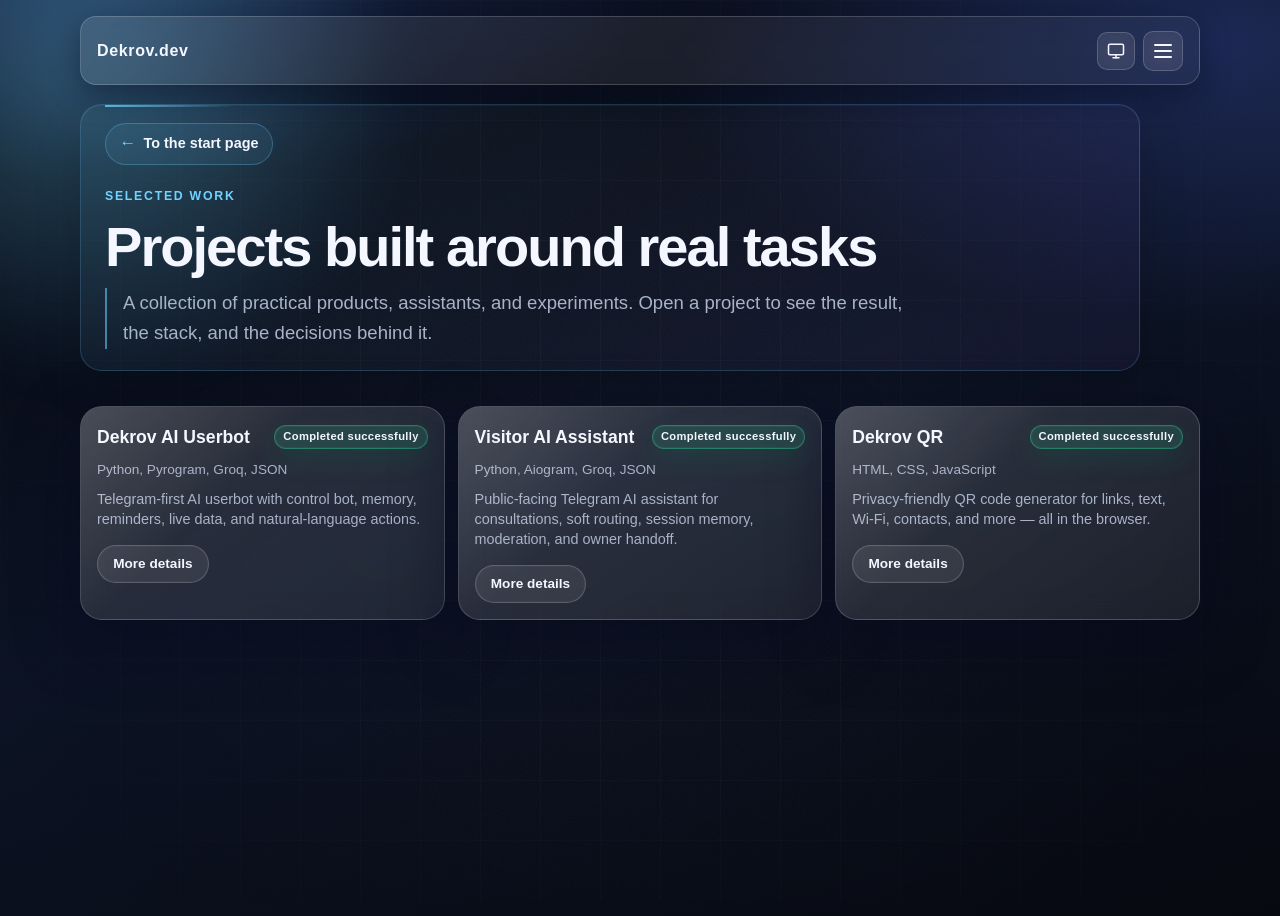
==== projects.html @ 33b7aa42 "Remove Idea Inbox and update portfolio" ====
<!doctype html>
<html lang="en">
<head>
    <!-- Google tag (gtag.js) -->
    <script async src="https://www.googletagmanager.com/gtag/js?id=G-NY04NMP3VW"></script>
    <script>
      window.dataLayer = window.dataLayer || [];
      function gtag(){dataLayer.push(arguments);}
      gtag('js', new Date());

      gtag('config', 'G-NY04NMP3VW');
    </script>
    <meta charset="UTF-8">
    <meta name="viewport" content="width=device-width, initial-scale=1.0">
    <title>Projects | Dekrov.dev</title>
    <link rel="icon" type="image/png" href="assets/favicon-rounded.png">
    <link rel="apple-touch-icon" href="assets/favicon-rounded.png">
    <link rel="stylesheet" href="style.css">
    <script>
        (function () {
            const savedTheme = localStorage.getItem('theme') || 'auto';
            
            // Auto - не ставим атрибут (работает :root)
            // Dark/Light - ставим атрибут
            if (savedTheme === 'dark' || savedTheme === 'light') {
                document.documentElement.setAttribute('data-theme', savedTheme);
            } else {
                document.documentElement.removeAttribute('data-theme');
            }
            
            document.documentElement.setAttribute('data-theme-mode', savedTheme);
        })();
    </script>
</head>
<body>
    <div class="bg-orb orb-1" aria-hidden="true"></div>
    <div class="bg-grid" aria-hidden="true"></div>

    <header class="site-header container">
        <a class="brand" href="index.html#hero">Dekrov.dev</a>

        <div class="header-actions">
            <div class="theme-toggle-wrapper">
                <button class="theme-toggle" id="theme-btn" aria-label="Toggle theme" title="Theme: Auto">
                    <svg class="icon-sun" xmlns="http://www.w3.org/2000/svg" width="18" height="18" viewBox="0 0 24 24" fill="none" stroke="currentColor" stroke-width="2" stroke-linecap="round" stroke-linejoin="round">
                        <circle cx="12" cy="12" r="5"></circle>
                        <line x1="12" y1="1" x2="12" y2="3"></line>
                        <line x1="12" y1="21" x2="12" y2="23"></line>
                        <line x1="4.22" y1="4.22" x2="5.64" y2="5.64"></line>
                        <line x1="18.36" y1="18.36" x2="19.78" y2="19.78"></line>
                        <line x1="1" y1="12" x2="3" y2="12"></line>
                        <line x1="21" y1="12" x2="23" y2="12"></line>
                        <line x1="4.22" y1="19.78" x2="5.64" y2="18.36"></line>
                        <line x1="18.36" y1="5.64" x2="19.78" y2="4.22"></line>
                    </svg>
                    <svg class="icon-moon" xmlns="http://www.w3.org/2000/svg" width="18" height="18" viewBox="0 0 24 24" fill="none" stroke="currentColor" stroke-width="2" stroke-linecap="round" stroke-linejoin="round">
                        <path d="M21 12.79A9 9 0 1 1 11.21 3 7 7 0 0 0 21 12.79z"></path>
                    </svg>
                    <svg class="icon-auto" xmlns="http://www.w3.org/2000/svg" width="18" height="18" viewBox="0 0 24 24" fill="none" stroke="currentColor" stroke-width="2" stroke-linecap="round" stroke-linejoin="round">
                        <rect x="2" y="3" width="20" height="14" rx="2" ry="2"></rect>
                        <line x1="8" y1="21" x2="16" y2="21"></line>
                        <line x1="12" y1="17" x2="12" y2="21"></line>
                    </svg>
                </button>
            </div>

            <div class="menu-wrapper">
                <button class="menu-toggle" id="menu-btn" aria-label="Toggle Menu">
                    <span></span>
                    <span></span>
                    <span></span>
                </button>
            <div class="menu-overlay" id="menu-overlay">
                <div class="menu-card">
                    <nav class="mobile-nav">
                        <a href="index.html#about" data-i18n="nav-about">About me</a>
                        <a href="index.html#projects" data-i18n="nav-projects">Projects</a>
                        <a href="index.html#contacts" data-i18n="nav-contacts">Contacts</a>
                        <a href="index.html" data-i18n="nav-all-projects">Home</a>
                        <div class="lang-scroll-area">
                            <div class="lang-dropdown">
                                <button class="lang-btn" id="lang-btn" type="button" aria-label="Select language" aria-expanded="false">
                                    <span class="lang-current" id="lang-current">English</span>
                                    <svg class="lang-arrow" xmlns="http://www.w3.org/2000/svg" width="16" height="16" viewBox="0 0 24 24" fill="none" stroke="currentColor" stroke-width="2" stroke-linecap="round" stroke-linejoin="round">
                                        <polyline points="6 9 12 15 18 9"></polyline>
                                    </svg>
                                </button>
                                <div class="lang-options" id="lang-options">
                                    <button class="lang-option" data-value="en">English</button>
                                    <button class="lang-option" data-value="uk">Українська</button>
                                    <button class="lang-option" data-value="ru">Русский</button>
                                    <button class="lang-option" data-value="it">Italiano</button>
                                    <button class="lang-option" data-value="de">Deutsch</button>
                                    <button class="lang-option" data-value="fr">Français</button>
                                    <button class="lang-option" data-value="zh">中文</button>
                                </div>
                            </div>
                        </div>
                    </nav>
                </div>
            </div>
        </div>
    </header>

    <main class="container">
        <section class="project-index-hero">
            <a href="index.html" class="back-link" data-i18n="back-to-home">To home</a>
            <p class="eyebrow project-index-hero-eyebrow" data-i18n="all-projects-eyebrow">Selected work</p>
            <h1 data-i18n="all-projects-title">Projects built around real tasks</h1>
            <p class="project-index-hero-intro" data-i18n="all-projects-intro">A collection of practical products, assistants, and experiments. Open a project to see the decisions behind the result.</p>
        </section>

        <div class="architecture-grid">
            <article class="glass-card architecture-card">
                <div class="project-meta" style="margin-bottom: 0.5rem;">
                    <h3 data-i18n="proj-name-2" style="font-size: 1.1rem; margin: 0;">Dekrov AI Userbot</h3>
                    <span class="status completed" data-i18n="proj-status-2" style="font-size: 0.7rem; padding: 2px 8px;">Completed successfully</span>
                </div>

                <p class="project-tech" style="font-size: 0.85rem; margin-bottom: 0.5rem;">
                    Python, Pyrogram, Groq, JSON
                </p>

                <p style="font-size: 0.9rem; line-height: 1.4; margin-bottom: 1rem;" data-i18n="proj-desc-2">
                    Telegram-first AI userbot with control bot, memory, reminders, live data, and natural-language actions.
                </p>

                <a class="project-link" href="projects/AI.Userbot/project-ai-userbot.html" data-i18n="proj-more" style="font-size: 0.85rem; margin-top: auto;">Details</a>
            </article>

            <article class="glass-card architecture-card">
                <div class="project-meta" style="margin-bottom: 0.5rem;">
                    <h3 data-i18n="proj-name-3" style="font-size: 1.1rem; margin: 0;">Visitor AI Assistant</h3>
                    <span class="status completed" data-i18n="proj-status-3" style="font-size: 0.7rem; padding: 2px 8px;">Completed successfully</span>
                </div>

                <p class="project-tech" style="font-size: 0.85rem; margin-bottom: 0.5rem;">
                    Python, Aiogram, Groq, JSON
                </p>

                <p style="font-size: 0.9rem; line-height: 1.4; margin-bottom: 1rem;" data-i18n="proj-desc-3">
                    Public-facing Telegram AI assistant for consultations, soft routing, session memory, moderation, and owner handoff.
                </p>

                <a class="project-link" href="projects/Visitor/project-visitor-ai.html" data-i18n="proj-more" style="font-size: 0.85rem; margin-top: auto;">Details</a>
            </article>

            <article class="glass-card architecture-card">
                <div class="project-meta" style="margin-bottom: 0.5rem;">
                    <h3 data-i18n="proj-name-4" style="font-size: 1.1rem; margin: 0;">Dekrov QR</h3>
                    <span class="status completed" data-i18n="proj-status-3" style="font-size: 0.7rem; padding: 2px 8px;">Completed successfully</span>
                </div>

                <p class="project-tech" style="font-size: 0.85rem; margin-bottom: 0.5rem;">
                    HTML, CSS, JavaScript
                </p>

                <p style="font-size: 0.9rem; line-height: 1.4; margin-bottom: 1rem;" data-i18n="proj-desc-4">
                    Privacy-friendly QR code generator for links, text, Wi-Fi, contacts, and more — all in the browser.
                </p>

                <a class="project-link" href="projects/QR/project-dekrov-qr.html" data-i18n="proj-more" style="font-size: 0.85rem; margin-top: auto;">Details</a>
            </article>
        </div>
    </main>

    <script src="scripts.js"></script>
    <script>
        // Theme toggle logic for projects.html
        (function() {
            const themeBtn = document.getElementById('theme-btn');
            const savedTheme = localStorage.getItem('theme') || 'auto';
            
            const themeLabels = {
                auto: 'Theme: Auto (system)',
                light: 'Theme: Light',
                dark: 'Theme: Dark'
            };
            
            function applyTheme(theme) {
                let actualTheme = theme;
                
                if (theme === 'auto') {
                    const prefersDark = window.matchMedia('(prefers-color-scheme: dark)').matches;
                    actualTheme = prefersDark ? 'dark' : 'light';
                }
                
                document.documentElement.setAttribute('data-theme', theme);
                
                if (themeBtn) {
                    themeBtn.setAttribute('data-theme', theme);
                    themeBtn.setAttribute('title', themeLabels[theme]);
                }
            }
            
            function cycleTheme() {
                const currentTheme = localStorage.getItem('theme') || 'auto';
                const nextTheme = currentTheme === 'auto' ? 'light' : currentTheme === 'light' ? 'dark' : 'auto';
                
                localStorage.setItem('theme', nextTheme);
                applyTheme(nextTheme);
            }
            
            applyTheme(savedTheme);
            
            if (themeBtn) {
                themeBtn.addEventListener('click', cycleTheme);
            }
            
            window.matchMedia('(prefers-color-scheme: dark)').addEventListener('change', (e) => {
                if (localStorage.getItem('theme') === 'auto') {
                    applyTheme('auto');
                }
            });
        })();
    </script>
</body>
</html>
---- style.css ----
:root {
  /* Base variables (shared across all themes) */
  --radius-lg: 22px;
  --radius-md: 16px;
  --radius-sm: 12px;
  --container: 1120px;
  --ease: 260ms cubic-bezier(0.22, 1, 0.36, 1);
  --grid-size: 60px;
  
  /* System/Auto theme (original dark-blue) - default when no data-theme attribute */
  --bg: #070a12;
  --bg-2: #0c1324;
  --surface: rgba(255, 255, 255, 0.08);
  --surface-strong: rgba(255, 255, 255, 0.14);
  --text: #f4f7ff;
  --text-muted: #a9b3c7;
  --line: rgba(255, 255, 255, 0.18);
  --accent: #6fd3ff;
  --accent-2: #7f89ff;
  --accent-3: #9d8dff;
  --success: #68f2c0;
  --shadow-lg: 0 20px 60px rgba(5, 10, 30, 0.55);
  --shadow-md: 0 10px 30px rgba(5, 10, 30, 0.45);
  --grid-line: rgba(255, 255, 255, 0.032);
  --bg-gradient:
    radial-gradient(1200px 600px at 10% -20%, #1e2f62 0%, transparent 60%),
    radial-gradient(1000px 500px at 95% 5%, #1d2955 0%, transparent 56%),
    linear-gradient(160deg, var(--bg), var(--bg-2) 50%, #070910 100%);
  --scrollbar-track: rgba(7, 10, 18, 0.6);
  --scrollbar-thumb: rgba(111, 211, 255, 0.4);
  --scrollbar-thumb-hover: rgba(111, 211, 255, 0.6);
  --card-bg: linear-gradient(145deg, rgba(255, 255, 255, 0.14), rgba(255, 255, 255, 0.08));
  --card-border: rgba(255, 255, 255, 0.18);
  --header-bg: linear-gradient(120deg, rgba(255, 255, 255, 0.1), rgba(255, 255, 255, 0.04));
  --menu-toggle-fg: #f4f7ff;
}

/* Dark theme (pure black) */
[data-theme="dark"] {
  --bg: #000000;
  --bg-2: #050505;
  --surface: rgba(255, 255, 255, 0.06);
  --surface-strong: rgba(255, 255, 255, 0.1);
  --text: #ffffff;
  --text-muted: #8c8c8c;
  --line: rgba(255, 255, 255, 0.1);
  --accent: #0284c7;
  --accent-2: #4f46e5;
  --accent-3: #7c3aed;
  --success: #059669;
  --shadow-lg: 0 20px 60px rgba(0, 0, 0, 0.9);
  --shadow-md: 0 10px 30px rgba(0, 0, 0, 0.7);
  --grid-line: rgba(255, 255, 255, 0.02);
  --bg-gradient:
    radial-gradient(1200px 600px at 10% -20%, #0d0d0d 0%, transparent 60%),
    radial-gradient(1000px 500px at 95% 5%, #0d0d0d 0%, transparent 56%),
    linear-gradient(160deg, var(--bg), var(--bg-2) 50%, #000000 100%);
  --scrollbar-track: rgba(0, 0, 0, 0.95);
  --scrollbar-thumb: rgba(2, 132, 199, 0.3);
  --scrollbar-thumb-hover: rgba(2, 132, 199, 0.5);
  --card-bg: linear-gradient(145deg, rgba(255, 255, 255, 0.08), rgba(255, 255, 255, 0.04));
  --card-border: rgba(255, 255, 255, 0.08);
  --header-bg: linear-gradient(120deg, rgba(255, 255, 255, 0.06), rgba(255, 255, 255, 0.03));
  --menu-toggle-fg: #ffffff;
}

/* Light theme */
[data-theme="light"] {
  --bg: #ffffff;
  --bg-2: #f1f5f9;
  --surface: rgba(15, 23, 42, 0.06);
  --surface-strong: rgba(15, 23, 42, 0.1);
  --text: #0f172a;
  --text-muted: #475569;
  --line: rgba(15, 23, 42, 0.15);
  --accent: #0369a1;
  --accent-2: #4338ca;
  --accent-3: #6d28d9;
  --success: #047857;
  --shadow-lg: 0 20px 60px rgba(0, 0, 0, 0.12);
  --shadow-md: 0 10px 30px rgba(0, 0, 0, 0.08);
  --grid-line: rgba(15, 23, 42, 0.08);
  --bg-gradient:
    radial-gradient(1200px 600px at 10% -20%, #dbeafe 0%, transparent 60%),
    radial-gradient(1000px 500px at 95% 5%, #e0e7ff 0%, transparent 56%),
    linear-gradient(160deg, var(--bg), var(--bg-2) 50%, #f8fafc 100%);
  --scrollbar-track: rgba(241, 245, 249, 0.9);
  --scrollbar-thumb: rgba(3, 105, 161, 0.5);
  --scrollbar-thumb-hover: rgba(3, 105, 161, 0.7);
  --card-bg: linear-gradient(145deg, rgba(255, 255, 255, 0.95), rgba(248, 250, 252, 0.8));
  --card-border: rgba(15, 23, 42, 0.15);
  --header-bg: linear-gradient(120deg, rgba(255, 255, 255, 0.9), rgba(248, 250, 252, 0.7));
  --menu-toggle-fg: #0f172a;
}

*,
*::before,
*::after {
  box-sizing: border-box;
}

html {
  scroll-behavior: smooth;
}

/* Custom scrollbar */
:root {
  scrollbar-color: var(--scrollbar-thumb) var(--scrollbar-track);
  scrollbar-width: thin;
}

html,
body,
* {
  scrollbar-color: var(--scrollbar-thumb) var(--scrollbar-track);
  scrollbar-width: thin;
}

::-webkit-scrollbar {
  width: 10px;
  height: 10px;
  background: transparent;
}

::-webkit-scrollbar-track {
  background: var(--scrollbar-track);
}

::-webkit-scrollbar-thumb {
  background: linear-gradient(180deg, var(--scrollbar-thumb), color-mix(in srgb, var(--scrollbar-thumb) 85%, transparent));
  border-radius: 10px;
  border: 2px solid var(--scrollbar-track);
}

::-webkit-scrollbar-thumb:hover {
  background: linear-gradient(180deg, var(--scrollbar-thumb-hover), color-mix(in srgb, var(--scrollbar-thumb-hover) 90%, transparent));
}

::-webkit-scrollbar-thumb:active {
  background: linear-gradient(180deg, color-mix(in srgb, var(--scrollbar-thumb) 85%, white), color-mix(in srgb, var(--scrollbar-thumb-hover) 75%, white));
  border-color: color-mix(in srgb, var(--scrollbar-track) 90%, black);
}

body {
  margin: 0;
  min-height: 100vh;
  overflow-x: hidden;
  color: var(--text);
  font-family: Inter, "Segoe UI", sans-serif;
  line-height: 1.6;
  background: var(--bg-gradient);
  transition: background 0.3s ease, color 0.3s ease;
}

a {
  color: inherit;
  text-decoration: none;
}

h1 {
  margin: 0;
  max-width: 12ch;
  font-family: "Space Grotesk", Inter, sans-serif;
  font-size: clamp(2rem, 6vw, 4.6rem);
  line-height: 1.04;
  letter-spacing: -0.02em;
}

h2 {
  margin: 0 0 1rem;
  font-family: "Space Grotesk", Inter, sans-serif;
  font-size: clamp(1.5rem, 4vw, 2.25rem);
}

h3 {
  margin: 0;
  font-size: 1.2rem;
}

.container {
  width: min(var(--container), calc(100% - 2.5rem));
  margin-inline: auto;
}

.section {
  padding: 2.5rem 0 1.5rem;
}

.eyebrow {
  margin: 0 0 0.75rem;
  text-transform: uppercase;
  letter-spacing: 0.14em;
  font-size: 0.77rem;
  color: var(--text-muted);
}

.hero-eyebrow {
  font-size: clamp(0.98rem, 1.3vw, 1.12rem);
  font-weight: 700;
  letter-spacing: 0.22em;
  text-transform: none;
  color: var(--accent);
  text-shadow: 0 0 18px rgba(111, 211, 255, 0.24);
}

[data-theme="light"] .hero-eyebrow {
  color: #075985;
  text-shadow: none;
}

.tagline {
  margin: 1rem 0 0;
  max-width: 52ch;
  color: var(--text-muted);
  font-size: clamp(1rem, 1.8vw, 1.28rem);
}

.bg-orb {
  position: fixed;
  width: 34rem;
  aspect-ratio: 1;
  border-radius: 50%;
  filter: blur(34px);
  z-index: -3;
  opacity: 0.35;
  pointer-events: none;
}

.orb-1 {
  top: -10rem;
  left: -8rem;
  background: radial-gradient(circle at 40% 40%, var(--accent), transparent 70%);
}

.orb-2 {
  right: -12rem;
  bottom: -8rem;
  background: radial-gradient(circle at 50% 50%, var(--accent-3), transparent 68%);
}

.bg-grid {
  position: fixed;
  inset: 0;
  z-index: -2;
  pointer-events: none;
  overflow: hidden;
  background-image:
    linear-gradient(to right, var(--grid-line) 1px, transparent 1px),
    linear-gradient(to bottom, rgba(255, 255, 255, 0.026) 1px, transparent 1px);
  background-size: var(--grid-size) var(--grid-size);
  opacity: 0.82;
  -webkit-mask-image: radial-gradient(circle at center, black 30%, transparent 100%);
  mask-image: radial-gradient(circle at center, black 30%, transparent 100%);
}

.bg-grid::after {
  content: "";
  position: absolute;
  inset: 0;
  pointer-events: none;
}

.bg-grid::after {
  inset: -20%;
  z-index: 2;
  opacity: 0.05;
  background-image: url("data:image/svg+xml,%3Csvg xmlns='http://www.w3.org/2000/svg' viewBox='0 0 160 160'%3E%3Cfilter id='noise'%3E%3CfeTurbulence type='fractalNoise' baseFrequency='0.82' numOctaves='2' stitchTiles='stitch'/%3E%3C/filter%3E%3Crect width='160' height='160' filter='url(%23noise)' opacity='1'/%3E%3C/svg%3E");
  background-repeat: repeat;
  background-size: 180px 180px;
  transform: translate3d(0, 0, 0);
  animation: bgGrainShift 8s steps(6, end) infinite;
}

@media (max-width: 767px), (pointer: coarse), (hover: none) {
  .bg-grid::after {
    content: none;
  }
  
  .header-actions {
    gap: 0.25rem;
  }
  
  .theme-toggle {
    width: 34px;
    height: 34px;
  }
  
  .theme-toggle svg {
    width: 16px;
    height: 16px;
  }
}

.grid-pulse {
  position: absolute;
  opacity: 0;
  z-index: 1;
  border-radius: 999px;
  pointer-events: none;
  will-change: transform, opacity;
}

.grid-pulse.is-vertical {
  top: 0;
  left: var(--line-offset);
  width: 2px;
  height: var(--pulse-length);
  background: linear-gradient(to bottom, transparent 0%, rgba(111, 211, 255, 0.08) 12%, rgba(111, 211, 255, 0.95) 52%, rgba(157, 141, 255, 0.74) 72%, transparent 100%);
  box-shadow: 0 0 18px rgba(111, 211, 255, 0.52);
}

.grid-pulse.is-horizontal {
  top: var(--line-offset);
  left: 0;
  width: var(--pulse-length);
  height: 2px;
  background: linear-gradient(to right, transparent 0%, rgba(111, 211, 255, 0.08) 12%, rgba(111, 211, 255, 0.95) 52%, rgba(157, 141, 255, 0.74) 72%, transparent 100%);
  box-shadow: 0 0 18px rgba(127, 137, 255, 0.5);
}

.grid-pulse.is-vertical.is-active {
  animation: gridPulseVertical var(--pulse-duration, 2200ms) linear forwards;
}

.grid-pulse.is-horizontal.is-active {
  animation: gridPulseHorizontal var(--pulse-duration, 2200ms) linear forwards;
}

@keyframes gridPulseVertical {
  0% {
    opacity: 0;
    transform: translate3d(0, calc(0px - var(--pulse-length)), 0) scaleY(0.84);
  }
  12% {
    opacity: 0.96;
  }
  100% {
    opacity: 0;
    transform: translate3d(0, calc(100vh + 24px), 0) scaleY(1.06);
  }
}

@keyframes gridPulseHorizontal {
  0% {
    opacity: 0;
    transform: translate3d(calc(0px - var(--pulse-length)), 0, 0) scaleX(0.84);
  }
  12% {
    opacity: 0.96;
  }
  100% {
    opacity: 0;
    transform: translate3d(calc(100vw + 24px), 0, 0) scaleX(1.06);
  }
}

@keyframes bgGrainShift {
  0% {
    transform: translate3d(0, 0, 0);
  }
  20% {
    transform: translate3d(-1.5%, 1%, 0);
  }
  40% {
    transform: translate3d(1%, -1.5%, 0);
  }
  60% {
    transform: translate3d(1.5%, 1.2%, 0);
  }
  80% {
    transform: translate3d(-1%, -1.2%, 0);
  }
  100% {
    transform: translate3d(0, 0, 0);
  }
}

.glass-card {
  position: relative;
  overflow: hidden;
  border: 1px solid var(--card-border);
  border-radius: var(--radius-lg);
  background: var(--card-bg);
  -webkit-backdrop-filter: blur(10px);
  backdrop-filter: blur(16px);
  box-shadow: var(--shadow-lg);
  transition: background 0.3s ease, border-color 0.3s ease, box-shadow 0.3s ease;
}

.glass-card::before {
  content: "";
  position: absolute;
  inset: 0;
  pointer-events: none;
  background: linear-gradient(135deg, rgba(255, 255, 255, 0.14), transparent 40%);
}

[data-theme="light"] .glass-card::before {
  background: linear-gradient(135deg, rgba(7, 10, 18, 0.06), transparent 40%);
}

.btn-primary {
  margin-top: 1.8rem;
  display: inline-flex;
  align-items: center;
  justify-content: center;
  min-height: 2.85rem;
  padding: 0 1.25rem;
  border: 1px solid var(--card-border);
  border-radius: 999px;
  background: linear-gradient(100deg, rgba(56, 189, 248, 0.2), rgba(129, 140, 248, 0.18));
  box-shadow: 0 12px 24px rgba(0, 0, 0, 0.3), inset 0 0 0 1px rgba(255, 255, 255, 0.05);
  font-weight: 600;
  color: var(--text);
  transition: transform var(--ease), box-shadow var(--ease), border-color var(--ease);
}

.btn-primary:hover {
  transform: translateY(-2px);
  border-color: var(--accent);
  box-shadow: 0 18px 30px rgba(0, 0, 0, 0.4), inset 0 0 0 1px rgba(255, 255, 255, 0.1);
}

.btn-secondary {
  display: inline-flex;
  align-items: center;
  justify-content: center;
  min-height: 2.85rem;
  padding: 0 1.25rem;
  border: 1px solid var(--card-border);
  border-radius: 999px;
  background: var(--surface);
  color: var(--text);
  font-weight: 600;
  transition: transform var(--ease), border-color var(--ease), background var(--ease);
}

.btn-secondary:hover {
  transform: translateY(-2px);
  border-color: var(--accent);
  background: var(--surface-strong);
}

[data-theme="light"] .btn-primary {
  background: linear-gradient(100deg, rgba(3, 105, 161, 0.25), rgba(67, 56, 202, 0.2));
  color: #ffffff;
  box-shadow: 0 12px 24px rgba(0, 0, 0, 0.15), inset 0 0 0 1px rgba(255, 255, 255, 0.1);
}

[data-theme="light"] .btn-primary:hover {
  box-shadow: 0 18px 30px rgba(0, 0, 0, 0.2), inset 0 0 0 1px rgba(255, 255, 255, 0.2);
}

[data-theme="light"] .btn-secondary {
  background: rgba(241, 245, 249, 0.8);
  color: #0f172a;
  border-color: var(--card-border);
}

[data-theme="light"] .btn-secondary:hover {
  background: rgba(241, 245, 249, 0.95);
  border-color: var(--accent);
  color: var(--accent);
}

.badge {
  display: inline-flex;
  align-items: center;
  border: 1px solid var(--success);
  border-radius: 999px;
  padding: 0.35rem 0.7rem;
  color: var(--text);
  background: rgba(52, 211, 153, 0.12);
  font-size: 0.83rem;
}

[data-theme="light"] .badge {
  background: rgba(4, 120, 87, 0.1);
  color: #047857;
}

.site-header {
  position: sticky;
  top: 1rem;
  z-index: 10;
  margin-top: 1rem;
  padding: 0.85rem 1rem;
  display: flex;
  align-items: center;
  justify-content: space-between;
  border: 1px solid var(--card-border);
  border-radius: var(--radius-md);
  background: var(--header-bg);
  -webkit-backdrop-filter: blur(10px);
  backdrop-filter: blur(14px);
  box-shadow: var(--shadow-md);
  transition: background 0.3s ease, border-color 0.3s ease;
}

.header-actions {
  display: flex;
  align-items: center;
  gap: 0.5rem;
  margin-left: auto;
}

.brand {
  font-family: "Space Grotesk", Inter, sans-serif;
  font-weight: 700;
  letter-spacing: 0.04em;
}

.theme-toggle-wrapper {
  display: flex;
  align-items: center;
}

.theme-toggle {
  display: flex;
  align-items: center;
  justify-content: center;
  width: 38px;
  height: 38px;
  padding: 0;
  border: 1px solid var(--card-border);
  border-radius: 10px;
  background: var(--surface);
  color: var(--text);
  cursor: pointer;
  z-index: 2001;
  transition: all 0.2s ease;
  -webkit-backdrop-filter: blur(10px);
  backdrop-filter: blur(10px);
  position: relative;
}

.theme-toggle:hover {
  background: var(--surface-strong);
  border-color: var(--accent);
  transform: translateY(-1px);
}

.theme-toggle:active {
  transform: translateY(0);
}

.theme-toggle svg {
  position: absolute;
  opacity: 0;
  transition: opacity 0.2s ease, transform 0.2s ease;
  transform: scale(0.8) rotate(-10deg);
}

.theme-toggle[data-theme="auto"] .icon-auto {
  opacity: 1;
  transform: scale(1) rotate(0deg);
}

.theme-toggle[data-theme="light"] .icon-sun {
  opacity: 1;
  transform: scale(1) rotate(0deg);
}

.theme-toggle[data-theme="dark"] .icon-moon {
  opacity: 1;
  transform: scale(1) rotate(0deg);
}

.menu-toggle {
  display: flex;
  justify-content: center;
  align-items: center;
  width: 40px;
  height: 40px;
  border: 1px solid var(--card-border);
  border-radius: 10px;
  background: var(--surface);
  cursor: pointer;
  position: relative;
  color: var(--menu-toggle-fg);
  appearance: none;
  -webkit-appearance: none;
  transition: all 0.3s ease;
  -webkit-backdrop-filter: blur(10px);
  backdrop-filter: blur(10px);
}

.menu-toggle:hover {
  background: var(--surface-strong);
  border-color: var(--accent);
  transform: translateY(-1px);
}

.menu-toggle:active {
  transform: translateY(0);
}

.menu-toggle span {
  position: absolute;
  width: 18px;
  height: 2px;
  background: currentColor;
  border-radius: 2px;
  transition: all 0.3s ease;
}

.menu-toggle span:nth-child(1) {
  transform: translateY(-6px);
}

.menu-toggle span:nth-child(2) {
  transform: translateY(0);
}

.menu-toggle span:nth-child(3) {
  transform: translateY(6px);
}

/* ACTIVE */

.menu-toggle.is-active span:nth-child(1) {
  transform: rotate(45deg);
}

.menu-toggle.is-active span:nth-child(2) {
  opacity: 0;
}

.menu-toggle.is-active span:nth-child(3) {
  transform: rotate(-45deg);
}

.dot {
  display: none;
}

.menu-overlay {
  position: fixed;
  top: 5rem;
  right: 1.5rem;
  left: auto !important;
  width: 280px;
  height: auto;
  opacity: 0;
  visibility: hidden;
  transform: translateY(10px) scale(0.95);
  transition: all 0.5s cubic-bezier(0.34, 1.56, 0.64, 1);
  z-index: 2000;
  pointer-events: none;
}

.menu-overlay.active {
  opacity: 1;
  visibility: visible;
  transform: translateY(0) scale(1);
  pointer-events: all;
}

.menu-card {
  padding: 1.2rem;
  border: 1px solid var(--card-border);
  border-radius: 24px;
  background: rgba(15, 23, 42, 0.8);
  -webkit-backdrop-filter: blur(25px) saturate(150%);
  backdrop-filter: blur(25px) saturate(150%);
  box-shadow: 0 20px 40px rgba(0, 0, 0, 0.4);
}

[data-theme="light"] .menu-card {
  background: rgba(255, 255, 255, 0.95);
  box-shadow: 0 20px 40px rgba(0, 0, 0, 0.15);
  border: 1px solid rgba(15, 23, 42, 0.1);
}

[data-theme="dark"] .menu-card {
  background: rgba(10, 10, 10, 0.85);
  box-shadow: 0 20px 40px rgba(0, 0, 0, 0.7);
  border-color: rgba(255, 255, 255, 0.08);
}

.mobile-nav {
  display: flex;
  flex-direction: column;
  gap: 1rem;
}

.mobile-nav a {
  padding: 0.5rem;
  border-radius: 12px;
  color: var(--text);
  font-family: "Inter", sans-serif;
  font-size: 1.25rem;
  font-weight: 600;
  text-align: left;
  transition: all 0.5s cubic-bezier(0.22, 1, 0.36, 1);
}

[data-theme="light"] .mobile-nav a {
  color: var(--text);
}

.mobile-nav a:hover {
  padding-left: 1.2rem;
  background: var(--surface-strong);
  color: var(--accent);
}

[data-theme="light"] .mobile-nav a:hover {
  background: rgba(2, 132, 199, 0.1);
  color: var(--accent);
}

.lang-scroll-area {
  margin-top: 1rem;
  padding-top: 1rem;
  border-top: 1px solid var(--card-border);
}

.lang-dropdown {
  position: relative;
  width: 100%;
}

.lang-btn {
  width: 100%;
  display: flex;
  align-items: center;
  justify-content: space-between;
  gap: 8px;
  padding: 8px 12px;
  border: 1px solid var(--card-border);
  border-radius: 8px;
  background: var(--surface);
  color: var(--text);
  font-family: "Inter", sans-serif;
  font-size: 13px;
  font-weight: 600;
  cursor: pointer;
  transition: all 0.2s ease;
  -webkit-backdrop-filter: blur(12px);
  backdrop-filter: blur(12px);
}

.lang-btn:hover {
  background: var(--surface-strong);
  border-color: var(--accent);
}

.lang-btn[aria-expanded="true"] {
  border-color: var(--accent);
  background: var(--surface-strong);
}

[data-theme="light"] .lang-btn {
  background: rgba(248, 250, 252, 0.96);
  color: #0f172a;
  border-color: rgba(15, 23, 42, 0.18);
}

[data-theme="light"] .lang-btn:hover {
  background: rgba(241, 245, 249, 1);
  border-color: var(--accent);
}

[data-theme="light"] .lang-btn[aria-expanded="true"] {
  border-color: var(--accent);
  background: rgba(239, 246, 255, 0.98);
  color: #075985;
}

.lang-current {
  flex: 1;
  text-align: left;
}

.lang-arrow {
  flex-shrink: 0;
  transition: transform 0.2s ease;
}

.lang-btn[aria-expanded="true"] .lang-arrow {
  transform: rotate(180deg);
}

.lang-options {
  position: absolute;
  top: calc(100% + 6px);
  left: 0;
  right: 0;
  display: flex;
  flex-direction: column;
  gap: 4px;
  padding: 6px;
  border: 1px solid var(--card-border);
  border-radius: 10px;
  background: var(--bg-2);
  box-shadow: 0 10px 30px rgba(0, 0, 0, 0.4);
  opacity: 0;
  visibility: hidden;
  transform: translateY(-8px);
  transition: all 0.2s ease;
  z-index: 100;
}

.lang-options.is-open {
  opacity: 1;
  visibility: visible;
  transform: translateY(0);
}

.lang-option {
  width: 100%;
  padding: 8px 12px;
  border: none;
  border-radius: 6px;
  background: transparent;
  color: var(--text);
  font-family: "Inter", sans-serif;
  font-size: 13px;
  font-weight: 500;
  text-align: left;
  cursor: pointer;
  transition: all 0.2s ease;
}

.lang-option:hover {
  background: var(--accent);
  color: #fff;
}

.lang-option.is-active {
  background: var(--surface);
  color: var(--accent);
}

[data-theme="light"] .lang-options {
  background: rgba(255, 255, 255, 0.99);
  box-shadow: 0 10px 30px rgba(0, 0, 0, 0.15);
  border: 1px solid rgba(15, 23, 42, 0.14);
}

[data-theme="light"] .lang-option {
  color: #0f172a;
}

[data-theme="light"] .lang-option:hover {
  background: var(--accent);
  color: #ffffff;
}

[data-theme="light"] .lang-option.is-active {
  background: rgba(3, 105, 161, 0.12);
  color: #075985;
  font-weight: 700;
}

.about-card {
  max-width: 860px;
  padding: 1.35rem 1.35rem 1.45rem;
  color: var(--text);
}

.about-card > p {
  margin: 0 0 1rem;
  color: var(--text-muted);
}

.about-grid {
  display: grid;
  grid-template-columns: repeat(2, minmax(0, 1fr));
  gap: 0.75rem;
}

.about-block {
  padding: 0.85rem 0.9rem;
  border: 1px solid var(--card-border);
  border-radius: var(--radius-sm);
  background: var(--surface);
}

.about-block h3 {
  margin: 0 0 0.45rem;
  font-size: 0.98rem;
  color: var(--text);
}

.about-list {
  margin: 0;
  padding-left: 1rem;
  color: var(--text-muted);
}

.about-list li {
  margin-bottom: 0.3rem;
}

[data-theme="light"] .about-block {
  background: rgba(241, 245, 249, 0.6);
  border-color: rgba(15, 23, 42, 0.1);
}

[data-theme="light"] .about-block h3 {
  color: #0f172a;
}

.hero {
  padding: 6.5rem 0 4.5rem;
}

.hero-layout {
  display: grid;
  grid-template-columns: minmax(0, 1.15fr) minmax(280px, 0.85fr);
  gap: 1.5rem;
  align-items: stretch;
}

.hero-copy {
  display: flex;
  flex-direction: column;
  justify-content: center;
}

.hero-support {
  margin: 1rem 0 0;
  max-width: 56ch;
  color: var(--text-muted);
}

.hero-actions {
  display: flex;
  flex-wrap: wrap;
  gap: 0.85rem;
  margin-top: 1.8rem;
}

.hero-actions .btn-primary {
  margin-top: 0;
}

.hero-panel {
  padding: 1.2rem;
  display: grid;
  gap: 1rem;
}

.hero-panel-top {
  display: grid;
  gap: 0.2rem;
}

.hero-panel-label,
.specialty-kicker,
.featured-kicker,
.contacts-kicker {
  text-transform: uppercase;
  letter-spacing: 0.14em;
  font-size: 0.72rem;
  color: var(--accent);
}

.hero-metrics {
  display: grid;
  gap: 0.8rem;
}

.hero-metric {
  padding: 0.95rem;
  border: 1px solid var(--card-border);
  border-radius: var(--radius-md);
  background:
    linear-gradient(135deg, rgba(56, 189, 248, 0.12), transparent 55%),
    var(--surface);
}

.hero-metric-value {
  display: inline-block;
  margin-bottom: 0.35rem;
  font-family: "Space Grotesk", Inter, sans-serif;
  font-size: 1.1rem;
  font-weight: 700;
  color: var(--text);
}

.hero-metric-label {
  display: block;
  color: var(--text-muted);
  font-size: 0.93rem;
}

[data-theme="light"] .hero-metric {
  background:
    linear-gradient(135deg, rgba(3, 105, 161, 0.08), transparent 55%),
    rgba(241, 245, 249, 0.5);
  border-color: rgba(15, 23, 42, 0.12);
}

[data-theme="light"] .hero-metric-value {
  color: var(--text);
}

[data-theme="light"] .hero-metric-label {
  color: var(--text-muted);
}

.specialties-grid {
  display: grid;
  grid-template-columns: repeat(3, minmax(0, 1fr));
  gap: 1rem;
  margin-bottom: 1rem;
}

.specialty-card {
  padding: 1.2rem;
}

.specialty-card h3 {
  margin: 0.35rem 0 0.55rem;
}

.specialty-card p {
  margin: 0;
  color: var(--text-muted);
}

.tech-grid {
  display: grid;
  grid-template-columns: repeat(auto-fit, minmax(140px, 1fr));
  gap: 1rem;
}

.tech-card {
  display: flex;
  align-items: center;
  justify-content: center;
  padding: 1.5rem 1rem;
  text-align: center;
  font-weight: 600;
  color: var(--text);
  transition: transform var(--ease), border-color var(--ease), background var(--ease);
  cursor: pointer;
}

.tech-card:hover {
  transform: translateY(-4px);
  border-color: var(--accent);
  background: rgba(56, 189, 248, 0.1);
  color: var(--text);
}

[data-theme="light"] .tech-card {
  color: var(--text);
}

[data-theme="light"] .tech-card:hover {
  background: rgba(3, 105, 161, 0.08);
  border-color: var(--accent);
  color: var(--text);
}

.workflow-grid {
  display: grid;
  grid-template-columns: repeat(auto-fit, minmax(200px, 1fr));
  gap: 1rem;
}

.workflow-card {
  padding: 1.25rem;
  transition: transform var(--ease);
}

.workflow-card:hover {
  transform: translateY(-4px);
}

.workflow-card h3 {
  margin: 0 0 0.5rem;
  color: var(--accent);
  font-size: 1.1rem;
}

.workflow-card p {
  margin: 0;
  color: var(--text-muted);
  font-size: 0.95rem;
}

.section-head {
  display: flex;
  align-items: center;
  justify-content: space-between;
  gap: 1rem;
  margin-bottom: 1rem;
}

.project-card {
  grid-column: span 6;
  padding: 1.25rem;
  transition: transform var(--ease), border-color var(--ease), box-shadow var(--ease);
}

.project-card:hover {
  transform: translateY(-6px) scale(1.01);
  border-color: rgba(111, 211, 255, 0.5);
  box-shadow: 0 24px 45px rgba(9, 25, 58, 0.62), 0 0 25px rgba(111, 211, 255, 0.1);
}

.project-meta {
  display: flex;
  align-items: center;
  justify-content: space-between;
  gap: 0.75rem;
  margin-bottom: 0.55rem;
}

.status {
  font-size: 0.78rem;
  font-weight: 600;
  letter-spacing: 0.03em;
  border-radius: 999px;
  padding: 0.35rem 0.65rem;
}

.status.in-progress {
  color: var(--text);
  background: rgba(56, 189, 248, 0.15);
  border: 1px solid rgba(56, 189, 248, 0.3);
}

[data-theme="light"] .status.in-progress {
  color: #0c4a6e;
  background: rgba(56, 189, 248, 0.16);
  border-color: rgba(3, 105, 161, 0.24);
}

.status.completed {
  color: var(--text);
  background: rgba(52, 211, 153, 0.15);
  border: 1px solid rgba(52, 211, 153, 0.4);
  box-shadow: 0 0 0 1px rgba(52, 211, 153, 0.08) inset, 0 10px 24px rgba(4, 120, 87, 0.2);
}

[data-theme="light"] .status.completed {
  color: #065f46;
  background: rgba(16, 185, 129, 0.14);
  border-color: rgba(5, 150, 105, 0.24);
  box-shadow: 0 8px 18px rgba(5, 150, 105, 0.08);
}

.project-points {
  margin: 0 0 1rem;
  padding-left: 1.1rem;
  color: var(--text-muted);
}

.project-points li {
  margin-bottom: 0.45rem;
}

.project-link {
  display: inline-flex;
  align-items: center;
  justify-content: center;
  width: fit-content;
  min-height: 2.35rem;
  padding: 0 0.95rem;
  border: 1px solid var(--card-border);
  border-radius: 999px;
  background: var(--surface);
  color: var(--text);
  font-weight: 600;
  box-shadow: inset 0 0 0 1px rgba(255, 255, 255, 0.02);
  transition: transform var(--ease), border-color var(--ease), background var(--ease), box-shadow var(--ease), opacity var(--ease);
}

.project-link:hover {
  transform: translateY(-2px);
  border-color: var(--accent);
  background: var(--surface-strong);
  box-shadow: 0 12px 24px rgba(0, 0, 0, 0.3), inset 0 0 0 1px rgba(255, 255, 255, 0.05);
  opacity: 0.95;
}

[data-theme="light"] .project-link {
  background: rgba(241, 245, 249, 0.6);
  color: #0f172a;
}

[data-theme="light"] .project-link:hover {
  background: rgba(241, 245, 249, 0.9);
  border-color: var(--accent);
  color: var(--accent);
}

.badge.completed {
  color: var(--text);
  background: rgba(52, 211, 153, 0.15);
  border-color: rgba(52, 211, 153, 0.4);
  box-shadow: 0 10px 22px rgba(4, 120, 87, 0.2);
}

.project-showcase {
  display: grid;
  gap: 1rem;
}

.featured-project {
  display: grid;
  grid-template-columns: minmax(0, 1fr) minmax(260px, 0.9fr);
  gap: 1.2rem;
  padding: 1.25rem;
}

.featured-copy p {
  margin: 0.65rem 0 0;
  max-width: 58ch;
  color: var(--text-muted);
}

.featured-tags {
  display: flex;
  flex-wrap: wrap;
  gap: 0.55rem;
  margin-top: 1rem;
}

.featured-tags span {
  padding: 0.35rem 0.7rem;
  border: 1px solid var(--card-border);
  border-radius: 999px;
  background: var(--surface);
  color: var(--text);
  font-size: 0.84rem;
}

.preview-stack {
  position: relative;
  min-height: 220px;
}

.preview-window {
  position: absolute;
  border: 1px solid rgba(255, 255, 255, 0.14);
  border-radius: 20px;
  background:
    linear-gradient(135deg, rgba(255, 255, 255, 0.12), transparent 45%),
    rgba(11, 18, 34, 0.88);
  box-shadow: 0 18px 36px rgba(3, 8, 20, 0.45);
}

[data-theme="light"] .preview-window {
  border-color: rgba(15, 23, 42, 0.12);
  background:
    linear-gradient(135deg, rgba(255, 255, 255, 0.96), rgba(241, 245, 249, 0.92)),
    rgba(255, 255, 255, 0.96);
  box-shadow: 0 18px 36px rgba(15, 23, 42, 0.12);
}

.preview-window-wide {
  top: 0;
  left: 0;
  width: 78%;
  height: 180px;
  padding: 1rem;
}

.preview-window-tall {
  right: 0;
  bottom: 0;
  width: 42%;
  height: 190px;
  padding: 0.9rem;
}

.preview-bar,
.preview-line,
.preview-grid,
.preview-card {
  display: block;
  border-radius: 12px;
}

.preview-bar {
  width: 42%;
  height: 10px;
  margin-bottom: 1rem;
  background: rgba(111, 211, 255, 0.55);
}

[data-theme="light"] .preview-bar {
  background: rgba(3, 105, 161, 0.7);
}

.preview-line {
  width: 78%;
  height: 12px;
  margin-bottom: 0.65rem;
  background: rgba(255, 255, 255, 0.12);
}

[data-theme="light"] .preview-line {
  background: rgba(15, 23, 42, 0.12);
}

.preview-line-lg {
  width: 90%;
}

.preview-grid {
  height: 76px;
  margin-top: 1rem;
  background:
    linear-gradient(to right, rgba(111, 211, 255, 0.16) 1px, transparent 1px),
    linear-gradient(to bottom, rgba(111, 211, 255, 0.12) 1px, transparent 1px);
  background-size: 22px 22px;
}

[data-theme="light"] .preview-grid {
  background:
    linear-gradient(to right, rgba(3, 105, 161, 0.18) 1px, transparent 1px),
    linear-gradient(to bottom, rgba(3, 105, 161, 0.14) 1px, transparent 1px);
  background-size: 22px 22px;
}

.preview-card {
  height: 74px;
  margin-top: 0.75rem;
  background: linear-gradient(140deg, rgba(127, 137, 255, 0.26), rgba(255, 255, 255, 0.06));
}

[data-theme="light"] .preview-card {
  background: linear-gradient(140deg, rgba(67, 56, 202, 0.18), rgba(3, 105, 161, 0.12));
}

.preview-card-small {
  height: 42px;
}

.projects-btn {
  display: flex;
  align-items: center;
  justify-content: space-between;
  gap: 1rem;
  min-height: 92px;
  padding: 1.5rem 2rem;
}

.projects-link-wrapper + .projects-link-wrapper {
  margin-top: 1rem;
}

.btn-text,
.btn-text-tools {
  flex: 1;
  color: var(--text);
  font-size: 1.2rem;
  font-weight: 600;
  line-height: 1.35;
}

.btn-arrow {
  flex-shrink: 0;
  align-self: center;
  color: var(--text-muted);
  font-size: 1.5rem;
  transition: transform var(--ease), color var(--ease);
}

[data-theme="light"] .btn-arrow {
  color: #475569;
}

.projects-link-grid {
  display: grid;
  grid-template-columns: 1fr 1fr;
  gap: 1rem;
  margin-top: 0;
}

.projects-btn-new {
  display: flex;
  align-items: center;
  gap: 1.1rem;
  padding: 1.25rem 1.5rem;
  text-decoration: none;
}

.projects-btn-new:hover .btn-arrow {
  transform: translateX(4px);
  color: var(--accent);
}

.projects-btn-icon {
  flex-shrink: 0;
  display: flex;
  align-items: center;
  justify-content: center;
}

.projects-btn-copy {
  flex: 1;
  display: flex;
  flex-direction: column;
  gap: 0.2rem;
}

.projects-btn-kicker {
  font-size: 0.72rem;
  font-weight: 600;
  letter-spacing: 0.08em;
  text-transform: uppercase;
  color: var(--accent);
}

.projects-btn-title {
  color: var(--text);
  font-size: 1rem;
  font-weight: 600;
  line-height: 1.35;
}

@media (max-width: 600px) {
  .projects-link-grid {
    grid-template-columns: 1fr;
  }
}


.contacts-cta {
  display: flex;
  align-items: center;
  justify-content: space-between;
  gap: 1rem;
  margin-bottom: 1rem;
  padding: 1.15rem 1.2rem;
  contain: layout paint;
  border-color: var(--card-border);
  background:
    radial-gradient(circle at top right, rgba(52, 211, 153, 0.1), transparent 34%),
    linear-gradient(145deg, rgba(14, 29, 33, 0.94), rgba(10, 22, 28, 0.9));
  -webkit-backdrop-filter: blur(10px);
  backdrop-filter: blur(10px);
}

.contacts-cta h3 {
  margin: 0.35rem 0 0.45rem;
  color: var(--text);
}

.contacts-cta p {
  margin: 0;
  max-width: 60ch;
  color: var(--text-muted);
}

.contacts-cta-btn {
  margin-top: 0;
  flex-shrink: 0;
  border-color: var(--card-border);
  background: linear-gradient(100deg, rgba(52, 211, 153, 0.2), rgba(56, 189, 248, 0.15));
  box-shadow: 0 12px 24px rgba(0, 0, 0, 0.3), inset 0 0 0 1px rgba(255, 255, 255, 0.05);
  color: var(--text);
}

.contacts-cta-btn:hover {
  border-color: var(--success);
  box-shadow: 0 18px 30px rgba(0, 0, 0, 0.4), inset 0 0 0 1px rgba(255, 255, 255, 0.1);
}

[data-theme="light"] .contacts-cta {
  background:
    radial-gradient(circle at top right, rgba(4, 120, 87, 0.08), transparent 34%),
    linear-gradient(145deg, rgba(255, 255, 255, 0.95), rgba(248, 250, 252, 0.9));
  border-color: rgba(15, 23, 42, 0.12);
}

[data-theme="light"] .contacts-cta h3 {
  color: var(--text);
}

[data-theme="light"] .contacts-cta p {
  color: var(--text-muted);
}

[data-theme="light"] .contacts-cta-btn {
  background: linear-gradient(100deg, rgba(4, 120, 87, 0.85), rgba(3, 105, 161, 0.75));
  color: #ffffff;
  box-shadow: 0 12px 24px rgba(0, 0, 0, 0.2), inset 0 0 0 1px rgba(255, 255, 255, 0.2);
  border: 1px solid rgba(4, 120, 87, 0.3);
}

[data-theme="light"] .contacts-cta-btn:hover {
  background: linear-gradient(100deg, rgba(4, 120, 87, 0.95), rgba(3, 105, 161, 0.85));
  box-shadow: 0 18px 30px rgba(0, 0, 0, 0.25), inset 0 0 0 1px rgba(255, 255, 255, 0.3);
  border-color: var(--success);
  transform: translateY(-2px);
}

.contacts-wrap {
  display: grid;
  grid-template-columns: repeat(3, minmax(0, 1fr));
  gap: 0.7rem;
  padding: 0.8rem;
  contain: layout paint;
  border-color: var(--card-border);
  background:
    radial-gradient(circle at bottom left, rgba(52, 211, 153, 0.08), transparent 28%),
    linear-gradient(145deg, rgba(14, 29, 33, 0.94), rgba(10, 22, 28, 0.9));
  -webkit-backdrop-filter: blur(10px);
  backdrop-filter: blur(10px);
}

[data-theme="light"] .contacts-wrap {
  background:
    radial-gradient(circle at bottom left, rgba(4, 120, 87, 0.06), transparent 28%),
    linear-gradient(145deg, rgba(255, 255, 255, 0.9), rgba(248, 250, 252, 0.85));
  border-color: rgba(15, 23, 42, 0.1);
}

.contacts-buttons {
  display: grid;
  grid-template-columns: repeat(2, minmax(0, 1fr));
  gap: 0.7rem;
}

.social-link {
  display: flex;
  align-items: center;
  gap: 0.7rem;
  padding: 0.9rem 1rem;
  border: 1px solid var(--card-border);
  border-radius: var(--radius-sm);
  background: var(--surface);
  color: var(--text);
  transition: transform var(--ease), border-color var(--ease), background var(--ease);
}

.social-link:hover {
  transform: translateY(-2px);
  border-color: var(--accent);
  background: var(--surface-strong);
}

[data-theme="light"] .social-link {
  background: rgba(241, 245, 249, 0.6);
  color: #0f172a;
  border-color: rgba(15, 23, 42, 0.15);
}

[data-theme="light"] .social-link:hover {
  background: rgba(241, 245, 249, 0.9);
  border-color: var(--accent);
  color: var(--accent);
}

.contacts-note {
  grid-column: span 2;
  margin: 0;
  color: var(--text-muted);
}

[data-theme="light"] .contacts-note {
  color: var(--text-muted);
}

.contacts-note strong {
  color: var(--success);
}

[data-theme="light"] .contacts-note strong {
  color: var(--success);
}

.contacts-kicker {
  color: var(--success);
}

[data-theme="light"] .contacts-kicker {
  color: #047857;
}

.reveal {
  --reveal-y: 26px;
  --reveal-scale: 0.98;
  --scroll-y: 0px;
  --scroll-scale: 1;
  opacity: 0;
  transform: translateY(var(--reveal-y)) scale(var(--reveal-scale));
  transition: transform 700ms cubic-bezier(0.22, 1, 0.36, 1), opacity 700ms ease;
}

.reveal.is-visible {
  opacity: 1;
  transform: translateY(var(--scroll-y)) scale(var(--scroll-scale));
}

.reveal-fade {
  --reveal-y: 0px;
  --reveal-scale: 1;
}

.reveal-fade.is-visible {
  --scroll-y: 0px;
  --scroll-scale: 1;
}

.reveal-slide {
  --reveal-y: 38px;
  --reveal-scale: 1;
}

.reveal-scale {
  --reveal-y: 0px;
  --reveal-scale: 0.95;
}

.reveal-lite {
  --reveal-y: 0px;
  --reveal-scale: 1;
}

.reveal-lite.is-visible {
  transition: opacity 420ms ease;
}

.scroll-zoom.is-visible {
  transition: transform 120ms linear, opacity 700ms ease;
}

.read-more-wrapper {
  display: flex;
  justify-content: center;
  margin-top: 2rem;
  margin-bottom: 2rem;
}

.hide-details-wrapper {
  display: flex;
  justify-content: center;
  margin-top: 3rem;
  padding-bottom: 2rem;
}

.details-hidden {
  display: none;
  opacity: 0;
  transition: opacity 0.5s ease;
}

.details-hidden.expanded {
  display: block;
  opacity: 1;
  animation: fadeIn 0.5s ease forwards;
}

@keyframes fadeIn {
  from {
    opacity: 0;
    transform: translateY(20px);
  }

  to {
    opacity: 1;
    transform: translateY(0);
  }
}

.project-tech {
  margin-bottom: 0.5rem !important;
  color: var(--accent-2);
  font-size: 0.9rem;
  font-weight: 500;
}

[data-theme="light"] .project-tech {
  color: #1d4ed8;
}

.details-layout {
  display: grid;
  grid-template-columns: 240px 1fr;
  gap: 2rem;
  align-items: start;
}

.details-sidebar {
  position: sticky;
  top: 6rem;
}

.toc {
  padding: 1rem;
}

.toc ul {
  margin: 0;
  padding: 0;
  list-style: none;
}

.toc li {
  margin-bottom: 0.5rem;
}

.toc a {
  display: block;
  padding: 0.4rem 0.8rem;
  color: var(--text-muted);
  font-size: 0.95rem;
  border-radius: 6px;
  transition: all 0.2s ease;
}

.toc a:hover,
.toc a.active {
  color: var(--accent);
  background: rgba(111, 211, 255, 0.1);
}

:target {
  scroll-margin-top: 6rem;
}

.stack-item {
  padding: 0.85rem;
  display: grid;
  gap: 0.3rem;
  transition: transform var(--ease), background var(--ease), border-color var(--ease);
  cursor: pointer;
}

.stack-item:hover {
  transform: translateY(-3px);
  background: rgba(255, 255, 255, 0.08);
  border-color: rgba(111, 211, 255, 0.3);
}

[data-theme="light"] .stack-item:hover {
  background: rgba(241, 245, 249, 0.95);
  border-color: rgba(3, 105, 161, 0.3);
}

.stack-item strong {
  font-size: 0.94rem;
  color: var(--text);
}

.stack-item span {
  font-size: 0.85rem;
  color: var(--text-muted);
}

.architecture-grid {
  display: grid;
  grid-template-columns: repeat(3, minmax(0, 1fr));
  gap: 0.8rem;
}

.project-index-hero {
  position: relative;
  width: min(100%, 1060px);
  max-width: 1060px;
  margin: 1.2rem 0 2.2rem;
  padding: 1.1rem 1.5rem 1.3rem;
  border: 1px solid rgba(111, 211, 255, 0.2);
  border-radius: 1.35rem;
  background: linear-gradient(135deg, rgba(111, 211, 255, 0.08), rgba(255, 255, 255, 0.025) 48%, rgba(150, 98, 255, 0.06));
  box-shadow: 0 1.2rem 3rem rgba(0, 0, 0, 0.16), inset 0 1px 0 rgba(255, 255, 255, 0.05);
  overflow: hidden;
}

.project-index-hero::after {
  content: "";
  position: absolute;
  top: 0;
  left: 1.5rem;
  width: 8rem;
  height: 2px;
  background: linear-gradient(90deg, var(--accent), transparent);
  opacity: 0.9;
}

.project-index-hero .back-link {
  display: inline-flex;
  align-items: center;
  gap: 0.45rem;
  margin-bottom: 1.4rem;
  padding: 0.52rem 0.85rem;
  border: 1px solid rgba(111, 211, 255, 0.28);
  border-radius: 999px;
  background: rgba(111, 211, 255, 0.08);
  color: var(--text);
  font-size: 0.9rem;
  font-weight: 600;
  transition: transform var(--ease), border-color var(--ease), background var(--ease);
}

.project-index-hero .back-link::before {
  content: "←";
  color: var(--accent);
  font-size: 1.05rem;
  line-height: 1;
}

.project-index-hero .back-link:hover {
  transform: translateX(-3px);
  border-color: rgba(111, 211, 255, 0.65);
  background: rgba(111, 211, 255, 0.15);
}

.project-index-hero-eyebrow {
  margin-bottom: 0.7rem;
  color: var(--accent);
  font-weight: 700;
}

.project-index-hero h1 {
  max-width: 30ch;
  font-size: clamp(2.2rem, 4.8vw, 3.5rem);
  line-height: 1.02;
  letter-spacing: -0.035em;
}

.project-index-hero-intro {
  max-width: 78ch;
  margin: 0.8rem 0 0;
  padding-left: 1rem;
  border-left: 2px solid rgba(111, 211, 255, 0.55);
  color: var(--text-muted);
  font-size: clamp(1rem, 1.6vw, 1.16rem);
  line-height: 1.65;
}

[data-theme="light"] .project-index-hero {
  border-color: rgba(3, 105, 161, 0.22);
  background: linear-gradient(135deg, rgba(224, 242, 254, 0.9), rgba(255, 255, 255, 0.92) 48%, rgba(237, 233, 254, 0.82));
  box-shadow: 0 1.2rem 3rem rgba(15, 23, 42, 0.08), inset 0 1px 0 rgba(255, 255, 255, 0.8);
}

[data-theme="light"] .project-index-hero .back-link {
  border-color: rgba(3, 105, 161, 0.3);
  background: rgba(224, 242, 254, 0.78);
}

[data-theme="light"] .project-index-hero .back-link:hover {
  border-color: rgba(3, 105, 161, 0.6);
  background: rgba(186, 230, 253, 0.9);
}

.project-page .architecture-grid {
  margin-top: 2rem;
  margin-bottom: 3rem;
}

.architecture-card {
  padding: 1rem;
}

.architecture-card h3 {
  margin: 0 0 0.45rem;
  font-size: 1rem;
}

.architecture-card p {
  margin: 0;
  color: var(--text-muted);
}

.project-page .architecture-card {
  display: flex;
  flex-direction: column;
  gap: 0.5rem;
  height: 100%;
}

.project-page .architecture-card h3 {
  margin: 0;
  color: var(--text);
  font-size: 1.1rem;
}

.project-page .architecture-card p {
  color: var(--text-muted);
  font-size: 0.95rem;
  line-height: 1.6;
}

.long-read-card {
  margin-top: 2rem;
  padding: 2.5rem;
  line-height: 1.8;
}

.text-block {
  margin-bottom: 2.5rem;
}

.text-block h3 {
  margin-bottom: 1rem;
  padding-left: 1rem;
  border-left: 3px solid var(--accent);
  color: var(--text);
  font-size: 1.4rem;
}

.text-block p {
  color: var(--text-muted);
  text-align: justify;
}

[data-i18n] {
  transition: opacity 0.3s ease;
}

@media (max-width: 960px) {
  .project-card {
    grid-column: span 12;
  }

  .hero-layout,
  .specialties-grid,
  .featured-project,
  .contacts-wrap {
    grid-template-columns: 1fr;
  }

  .contacts-wrap {
    grid-template-columns: 1fr 1fr;
  }

  .contacts-cta {
    flex-direction: column;
    align-items: flex-start;
  }

  .contacts-note {
    grid-column: auto;
  }
}

@media (max-width: 900px) {
  .details-layout {
    grid-template-columns: 1fr;
  }

  .details-sidebar {
    display: none;
  }
}

@media (max-width: 700px) {
  .container {
    width: min(var(--container), calc(100% - 1.3rem));
  }

  .site-header {
    top: 0.5rem;
    padding: 0.75rem 0.8rem;
    gap: 0.5rem;
    flex-wrap: nowrap;
    justify-content: space-between;
    align-items: center;
  }

  .brand {
    font-size: 1.1rem;
  }

  .project-index-hero {
    margin-top: 0.7rem;
    margin-bottom: 1.3rem;
    padding: 1rem 1rem 1.15rem;
  }

  .project-index-hero h1 {
    max-width: 24ch;
    font-size: clamp(2rem, 10vw, 3rem);
  }

  .project-index-hero-intro {
    padding-left: 0.8rem;
    font-size: 0.98rem;
  }

  .hero {
    padding-top: 4.8rem;
  }

  .hero-actions {
    flex-direction: column;
    align-items: stretch;
  }

  .preview-stack {
    min-height: 190px;
  }

  .preview-window-wide {
    width: 74%;
  }

  .preview-window-tall {
    width: 46%;
  }

  .about-grid {
    grid-template-columns: 1fr;
  }

  .contacts-wrap {
    grid-template-columns: 1fr;
  }
}

@media (prefers-reduced-motion: reduce) {
  html {
    scroll-behavior: auto;
  }

  * {
    transition-duration: 0ms !important;
    animation-duration: 0ms !important;
  }
}
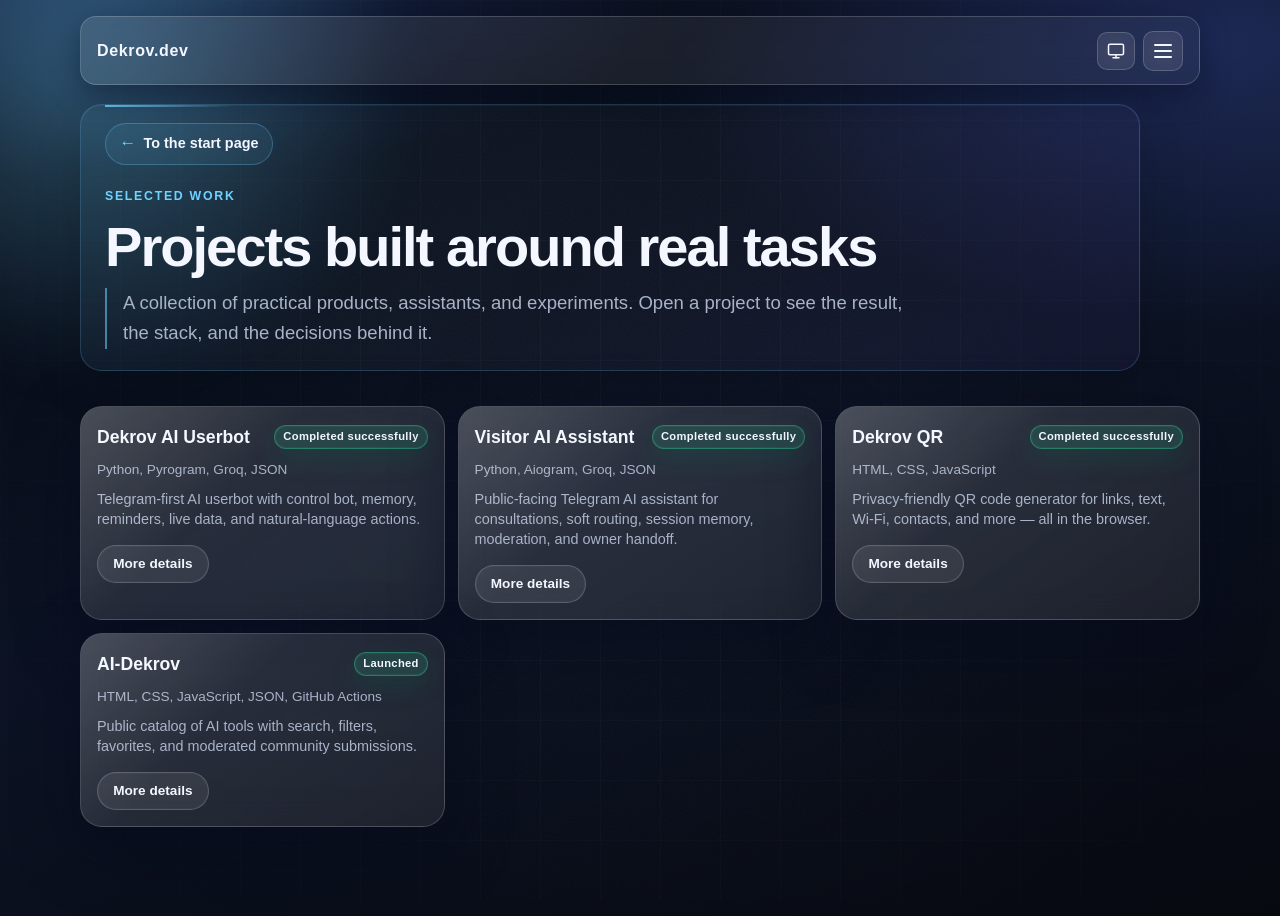
==== commit d6a69938: "List AI-Dekrov in the projects index Add a project card for AI-Dekrov to the projects listing, linki" ====
--- a/projects.html
+++ b/projects.html
@@ -161,6 +161,23 @@
 
                 <a class="project-link" href="projects/QR/project-dekrov-qr.html" data-i18n="proj-more" style="font-size: 0.85rem; margin-top: auto;">Details</a>
             </article>
+
+            <article class="glass-card architecture-card">
+                <div class="project-meta" style="margin-bottom: 0.5rem;">
+                    <h3 data-i18n="proj-name-5" style="font-size: 1.1rem; margin: 0;">AI-Dekrov</h3>
+                    <span class="status completed" data-i18n="ait-status" style="font-size: 0.7rem; padding: 2px 8px;">Launched</span>
+                </div>
+
+                <p class="project-tech" style="font-size: 0.85rem; margin-bottom: 0.5rem;">
+                    HTML, CSS, JavaScript, JSON, GitHub Actions
+                </p>
+
+                <p style="font-size: 0.9rem; line-height: 1.4; margin-bottom: 1rem;" data-i18n="proj-desc-5">
+                    Public catalog of AI tools with search, filters, favorites, and moderated community submissions.
+                </p>
+
+                <a class="project-link" href="projects/AI.Tools/project-ai-tools.html" data-i18n="proj-more" style="font-size: 0.85rem; margin-top: auto;">Details</a>
+            </article>
         </div>
     </main>
 
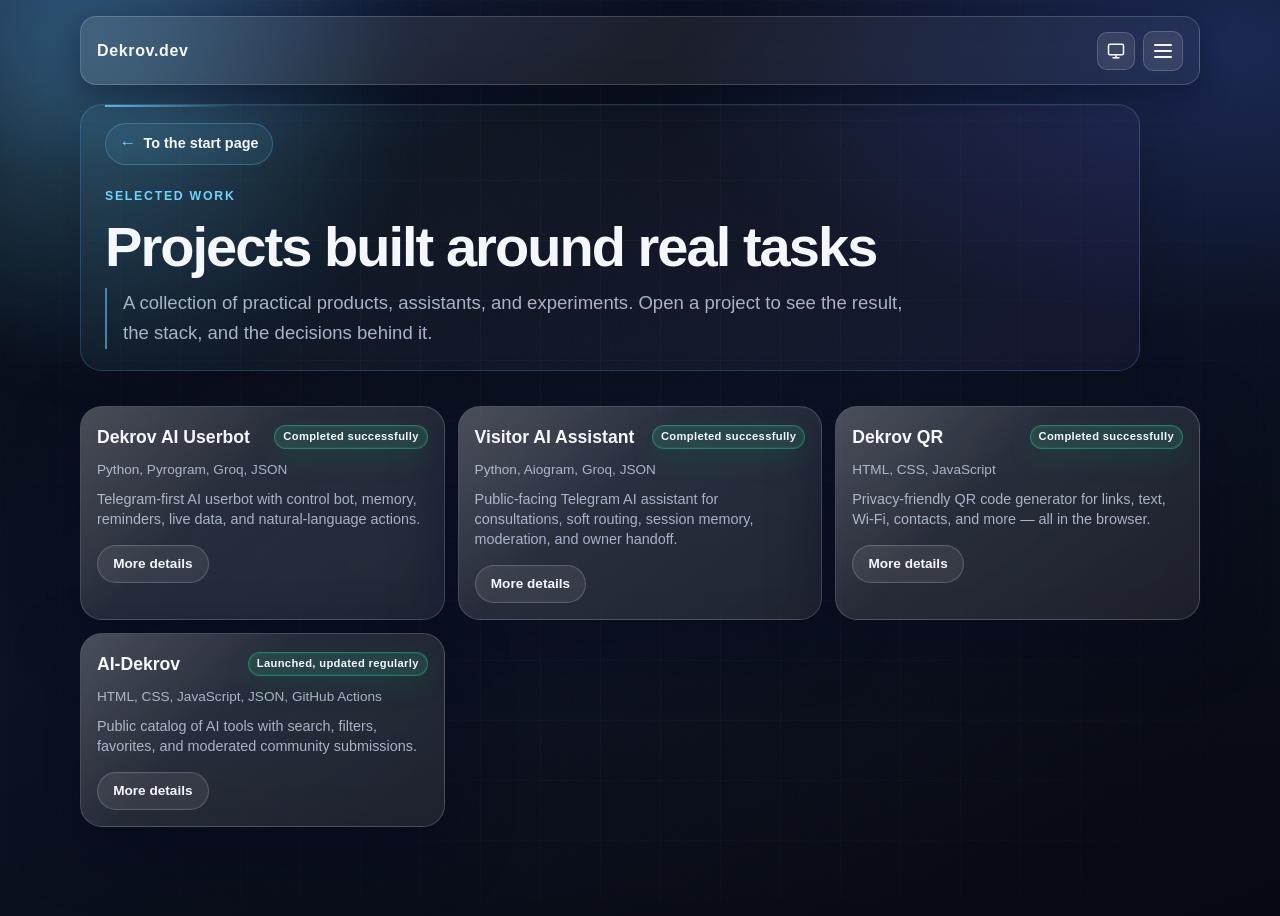
==== commit 192ec61b: "Fix stretched project cards on mobile and correct script/config bugs Collapse the project index grid" ====
--- a/projects.html
+++ b/projects.html
@@ -182,54 +182,5 @@
     </main>
 
     <script src="scripts.js"></script>
-    <script>
-        // Theme toggle logic for projects.html
-        (function() {
-            const themeBtn = document.getElementById('theme-btn');
-            const savedTheme = localStorage.getItem('theme') || 'auto';
-            
-            const themeLabels = {
-                auto: 'Theme: Auto (system)',
-                light: 'Theme: Light',
-                dark: 'Theme: Dark'
-            };
-            
-            function applyTheme(theme) {
-                let actualTheme = theme;
-                
-                if (theme === 'auto') {
-                    const prefersDark = window.matchMedia('(prefers-color-scheme: dark)').matches;
-                    actualTheme = prefersDark ? 'dark' : 'light';
-                }
-                
-                document.documentElement.setAttribute('data-theme', theme);
-                
-                if (themeBtn) {
-                    themeBtn.setAttribute('data-theme', theme);
-                    themeBtn.setAttribute('title', themeLabels[theme]);
-                }
-            }
-            
-            function cycleTheme() {
-                const currentTheme = localStorage.getItem('theme') || 'auto';
-                const nextTheme = currentTheme === 'auto' ? 'light' : currentTheme === 'light' ? 'dark' : 'auto';
-                
-                localStorage.setItem('theme', nextTheme);
-                applyTheme(nextTheme);
-            }
-            
-            applyTheme(savedTheme);
-            
-            if (themeBtn) {
-                themeBtn.addEventListener('click', cycleTheme);
-            }
-            
-            window.matchMedia('(prefers-color-scheme: dark)').addEventListener('change', (e) => {
-                if (localStorage.getItem('theme') === 'auto') {
-                    applyTheme('auto');
-                }
-            });
-        })();
-    </script>
 </body>
 </html>
--- a/style.css
+++ b/style.css
@@ -1916,6 +1916,10 @@
     grid-column: span 12;
   }
 
+  .architecture-grid {
+    grid-template-columns: 1fr 1fr;
+  }
+
   .hero-layout,
   .specialties-grid,
   .featured-project,
@@ -2009,6 +2013,10 @@
   .contacts-wrap {
     grid-template-columns: 1fr;
   }
+
+  .architecture-grid {
+    grid-template-columns: 1fr;
+  }
 }
 
 @media (prefers-reduced-motion: reduce) {
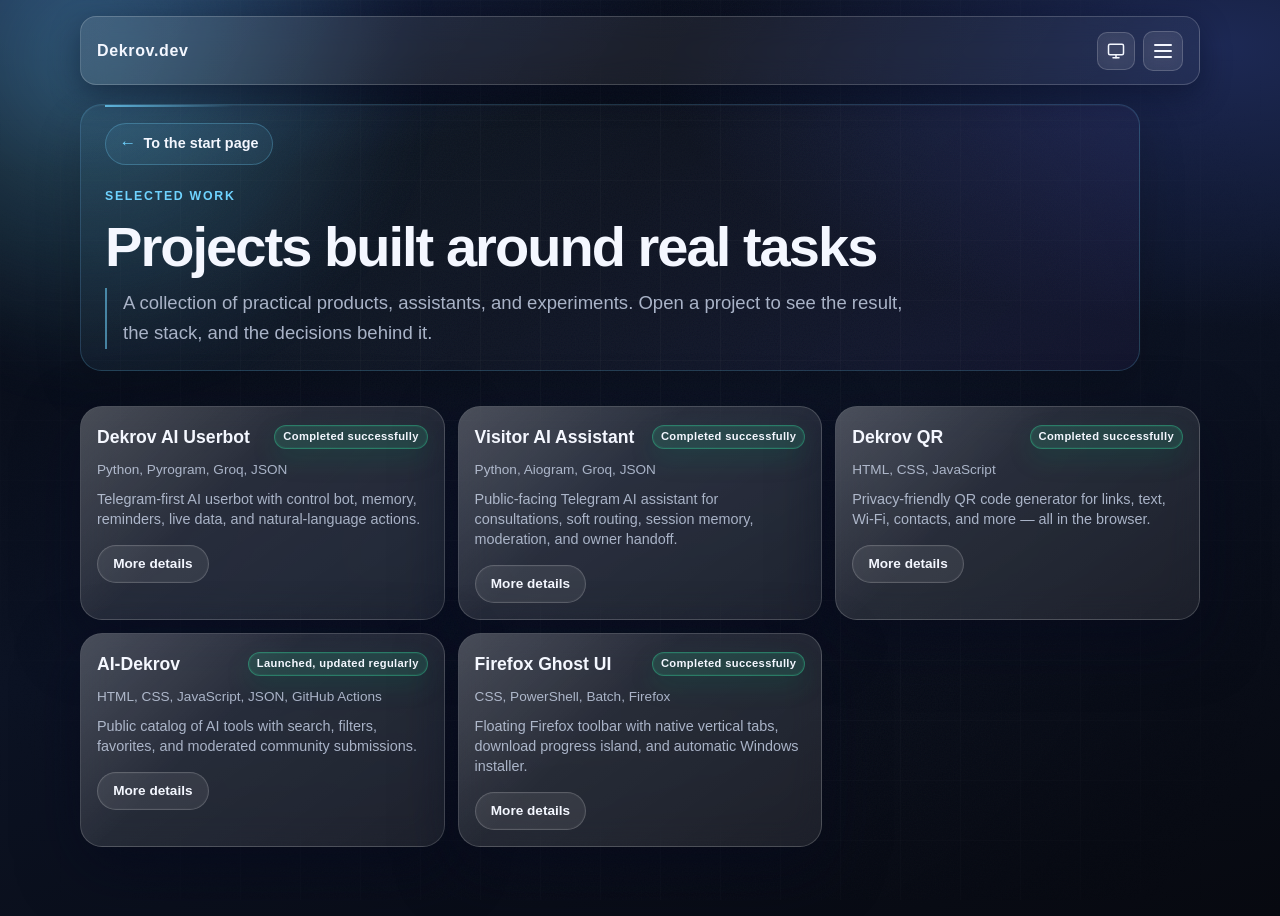
==== commit 1b9a9b99: "Add Firefox Ghost UI project page, catalog card, and translations" ====
--- a/projects.html
+++ b/projects.html
@@ -15,7 +15,7 @@
     <title>Projects | Dekrov.dev</title>
     <link rel="icon" type="image/png" href="assets/favicon-rounded.png">
     <link rel="apple-touch-icon" href="assets/favicon-rounded.png">
-    <link rel="stylesheet" href="style.css">
+    <link rel="stylesheet" href="style.css?v=20260915">
     <script>
         (function () {
             const savedTheme = localStorage.getItem('theme') || 'auto';
@@ -73,7 +73,6 @@
             <div class="menu-overlay" id="menu-overlay">
                 <div class="menu-card">
                     <nav class="mobile-nav">
-                        <a href="index.html#about" data-i18n="nav-about">About me</a>
                         <a href="index.html#projects" data-i18n="nav-projects">Projects</a>
                         <a href="index.html#contacts" data-i18n="nav-contacts">Contacts</a>
                         <a href="index.html" data-i18n="nav-all-projects">Home</a>
@@ -100,6 +99,7 @@
                 </div>
             </div>
         </div>
+        </div>
     </header>
 
     <main class="container">
@@ -148,7 +148,7 @@
             <article class="glass-card architecture-card">
                 <div class="project-meta" style="margin-bottom: 0.5rem;">
                     <h3 data-i18n="proj-name-4" style="font-size: 1.1rem; margin: 0;">Dekrov QR</h3>
-                    <span class="status completed" data-i18n="proj-status-3" style="font-size: 0.7rem; padding: 2px 8px;">Completed successfully</span>
+                    <span class="status completed" data-i18n="proj-status-4" style="font-size: 0.7rem; padding: 2px 8px;">Completed successfully</span>
                 </div>
 
                 <p class="project-tech" style="font-size: 0.85rem; margin-bottom: 0.5rem;">
@@ -178,9 +178,26 @@
 
                 <a class="project-link" href="projects/AI.Tools/project-ai-tools.html" data-i18n="proj-more" style="font-size: 0.85rem; margin-top: auto;">Details</a>
             </article>
+
+            <article class="glass-card architecture-card">
+                <div class="project-meta" style="margin-bottom: 0.5rem;">
+                    <h3 data-i18n="proj-name-6" style="font-size: 1.1rem; margin: 0;">Firefox Ghost UI</h3>
+                    <span class="status completed" data-i18n="proj-status-6" style="font-size: 0.7rem; padding: 2px 8px;">Completed successfully</span>
+                </div>
+
+                <p class="project-tech" style="font-size: 0.85rem; margin-bottom: 0.5rem;">
+                    CSS, PowerShell, Batch, Firefox
+                </p>
+
+                <p style="font-size: 0.9rem; line-height: 1.4; margin-bottom: 1rem;" data-i18n="proj-desc-6">
+                    Floating Firefox toolbar with native vertical tabs, download progress island, and automatic Windows installer.
+                </p>
+
+                <a class="project-link" href="projects/Firefox.Ghost.UI/project-firefox-ghost-ui.html" data-i18n="proj-more" style="font-size: 0.85rem; margin-top: auto;">Details</a>
+            </article>
         </div>
     </main>
 
-    <script src="scripts.js"></script>
+    <script src="scripts.js?v=20260915"></script>
 </body>
 </html>
--- a/style.css
+++ b/style.css
@@ -854,55 +854,6 @@
   font-weight: 700;
 }
 
-.about-card {
-  max-width: 860px;
-  padding: 1.35rem 1.35rem 1.45rem;
-  color: var(--text);
-}
-
-.about-card > p {
-  margin: 0 0 1rem;
-  color: var(--text-muted);
-}
-
-.about-grid {
-  display: grid;
-  grid-template-columns: repeat(2, minmax(0, 1fr));
-  gap: 0.75rem;
-}
-
-.about-block {
-  padding: 0.85rem 0.9rem;
-  border: 1px solid var(--card-border);
-  border-radius: var(--radius-sm);
-  background: var(--surface);
-}
-
-.about-block h3 {
-  margin: 0 0 0.45rem;
-  font-size: 0.98rem;
-  color: var(--text);
-}
-
-.about-list {
-  margin: 0;
-  padding-left: 1rem;
-  color: var(--text-muted);
-}
-
-.about-list li {
-  margin-bottom: 0.3rem;
-}
-
-[data-theme="light"] .about-block {
-  background: rgba(241, 245, 249, 0.6);
-  border-color: rgba(15, 23, 42, 0.1);
-}
-
-[data-theme="light"] .about-block h3 {
-  color: #0f172a;
-}
-
 .hero {
   padding: 6.5rem 0 4.5rem;
 }
@@ -1416,6 +1367,51 @@
   font-size: 1rem;
   font-weight: 600;
   line-height: 1.35;
+}
+
+.sites-grid {
+  display: grid;
+  grid-template-columns: repeat(2, minmax(0, 1fr));
+  gap: 1rem;
+  padding-bottom: 3rem;
+}
+
+.site-card {
+  display: flex;
+  flex-direction: column;
+  align-items: flex-start;
+  min-height: 250px;
+  padding: 1.5rem;
+  transition: transform var(--ease), border-color var(--ease), box-shadow var(--ease);
+}
+
+.site-card:hover {
+  transform: translateY(-5px);
+  border-color: rgba(111, 211, 255, 0.5);
+  box-shadow: 0 24px 45px rgba(9, 25, 58, 0.62), 0 0 25px rgba(111, 211, 255, 0.1);
+}
+
+.site-card-kicker {
+  margin-bottom: 0.7rem;
+  color: var(--accent);
+  font-size: 0.74rem;
+  font-weight: 700;
+  letter-spacing: 0.09em;
+  text-transform: uppercase;
+}
+
+.site-card h2 {
+  margin-bottom: 0.75rem;
+  font-size: clamp(1.45rem, 2.8vw, 2rem);
+}
+
+.site-card p {
+  margin: 0;
+  color: var(--text-muted);
+}
+
+.site-card .project-link {
+  margin-top: auto;
 }
 
 @media (max-width: 600px) {
@@ -2006,15 +2002,15 @@
     width: 46%;
   }
 
-  .about-grid {
-    grid-template-columns: 1fr;
-  }
-
   .contacts-wrap {
     grid-template-columns: 1fr;
   }
 
   .architecture-grid {
+    grid-template-columns: 1fr;
+  }
+
+  .sites-grid {
     grid-template-columns: 1fr;
   }
 }
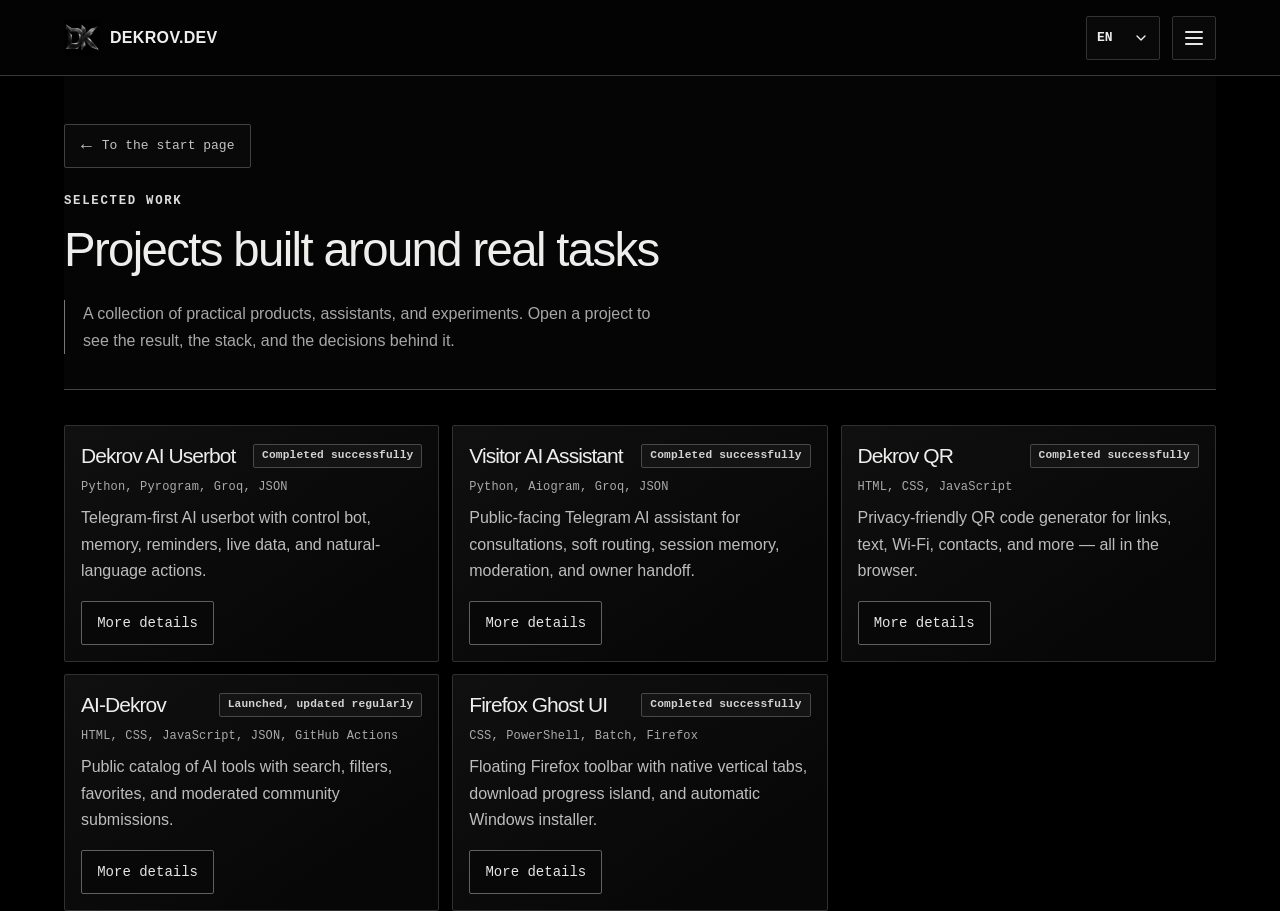
==== commit 4592579f: "Redesign portfolio with monochrome layout and animated waves" ====
--- a/projects.html
+++ b/projects.html
@@ -1,85 +1,31 @@
 <!doctype html>
-<html lang="en">
+<html lang="en" data-theme="dark">
 <head>
     <!-- Google tag (gtag.js) -->
-    <script async src="https://www.googletagmanager.com/gtag/js?id=G-NY04NMP3VW"></script>
-    <script>
-      window.dataLayer = window.dataLayer || [];
-      function gtag(){dataLayer.push(arguments);}
-      gtag('js', new Date());
 
-      gtag('config', 'G-NY04NMP3VW');
-    </script>
+
     <meta charset="UTF-8">
     <meta name="viewport" content="width=device-width, initial-scale=1.0">
     <title>Projects | Dekrov.dev</title>
-    <link rel="icon" type="image/png" href="assets/favicon-rounded.png">
-    <link rel="apple-touch-icon" href="assets/favicon-rounded.png">
+    <link rel="icon" type="image/png" href="assets/favicon-dk.png?v=20261006-dk">
+    <link rel="apple-touch-icon" href="assets/favicon-dk.png?v=20261006-dk">
     <link rel="stylesheet" href="style.css?v=20260915">
-    <script>
-        (function () {
-            const savedTheme = localStorage.getItem('theme') || 'auto';
-            
-            // Auto - не ставим атрибут (работает :root)
-            // Dark/Light - ставим атрибут
-            if (savedTheme === 'dark' || savedTheme === 'light') {
-                document.documentElement.setAttribute('data-theme', savedTheme);
-            } else {
-                document.documentElement.removeAttribute('data-theme');
-            }
-            
-            document.documentElement.setAttribute('data-theme-mode', savedTheme);
-        })();
-    </script>
+
+<link rel="stylesheet" href="monochrome.css?v=20261007-bevel15">
+<link rel="stylesheet" href="assets/editorial.css?v=20261008-audit22">
 </head>
 <body>
+<a class="skip-link" href="#main-content" data-i18n="ui-skip-main">Skip to content</a>
     <div class="bg-orb orb-1" aria-hidden="true"></div>
     <div class="bg-grid" aria-hidden="true"></div>
 
     <header class="site-header container">
-        <a class="brand" href="index.html#hero">Dekrov.dev</a>
+        <a class="brand" href="index.html#hero"><span class="brand-mark" aria-hidden="true"><img src="assets/favicon-dk.png" width="36" height="36" alt=""><svg class="brand-sheen" viewBox="0 0 400 400" aria-hidden="true" focusable="false"><defs><mask id="dk-metal-mask" maskUnits="userSpaceOnUse" x="0" y="0" width="400" height="400"><image href="assets/favicon-dk.png" width="400" height="400"/></mask><linearGradient id="dk-silver" x1="0" x2="1"><stop offset="0" stop-color="white" stop-opacity="0"/><stop offset=".5" stop-color="white" stop-opacity=".85"/><stop offset="1" stop-color="white" stop-opacity="0"/></linearGradient></defs><g mask="url(#dk-metal-mask)"><rect class="dk-glint" x="0" y="-50" width="150" height="500" fill="url(#dk-silver)"/></g></svg></span><span>Dekrov.dev</span></a>
 
-        <div class="header-actions">
-            <div class="theme-toggle-wrapper">
-                <button class="theme-toggle" id="theme-btn" aria-label="Toggle theme" title="Theme: Auto">
-                    <svg class="icon-sun" xmlns="http://www.w3.org/2000/svg" width="18" height="18" viewBox="0 0 24 24" fill="none" stroke="currentColor" stroke-width="2" stroke-linecap="round" stroke-linejoin="round">
-                        <circle cx="12" cy="12" r="5"></circle>
-                        <line x1="12" y1="1" x2="12" y2="3"></line>
-                        <line x1="12" y1="21" x2="12" y2="23"></line>
-                        <line x1="4.22" y1="4.22" x2="5.64" y2="5.64"></line>
-                        <line x1="18.36" y1="18.36" x2="19.78" y2="19.78"></line>
-                        <line x1="1" y1="12" x2="3" y2="12"></line>
-                        <line x1="21" y1="12" x2="23" y2="12"></line>
-                        <line x1="4.22" y1="19.78" x2="5.64" y2="18.36"></line>
-                        <line x1="18.36" y1="5.64" x2="19.78" y2="4.22"></line>
-                    </svg>
-                    <svg class="icon-moon" xmlns="http://www.w3.org/2000/svg" width="18" height="18" viewBox="0 0 24 24" fill="none" stroke="currentColor" stroke-width="2" stroke-linecap="round" stroke-linejoin="round">
-                        <path d="M21 12.79A9 9 0 1 1 11.21 3 7 7 0 0 0 21 12.79z"></path>
-                    </svg>
-                    <svg class="icon-auto" xmlns="http://www.w3.org/2000/svg" width="18" height="18" viewBox="0 0 24 24" fill="none" stroke="currentColor" stroke-width="2" stroke-linecap="round" stroke-linejoin="round">
-                        <rect x="2" y="3" width="20" height="14" rx="2" ry="2"></rect>
-                        <line x1="8" y1="21" x2="16" y2="21"></line>
-                        <line x1="12" y1="17" x2="12" y2="21"></line>
-                    </svg>
-                </button>
-            </div>
-
-            <div class="menu-wrapper">
-                <button class="menu-toggle" id="menu-btn" aria-label="Toggle Menu">
-                    <span></span>
-                    <span></span>
-                    <span></span>
-                </button>
-            <div class="menu-overlay" id="menu-overlay">
-                <div class="menu-card">
-                    <nav class="mobile-nav">
-                        <a href="index.html#projects" data-i18n="nav-projects">Projects</a>
-                        <a href="index.html#contacts" data-i18n="nav-contacts">Contacts</a>
-                        <a href="index.html" data-i18n="nav-all-projects">Home</a>
-                        <div class="lang-scroll-area">
+        <div class="header-actions"><div class="header-language">
                             <div class="lang-dropdown">
-                                <button class="lang-btn" id="lang-btn" type="button" aria-label="Select language" aria-expanded="false">
-                                    <span class="lang-current" id="lang-current">English</span>
+                                <button class="lang-btn" id="lang-btn" aria-controls="lang-options" type="button" aria-label="Select language" aria-expanded="false">
+                                    <span class="lang-current" id="lang-current">EN</span>
                                     <svg class="lang-arrow" xmlns="http://www.w3.org/2000/svg" width="16" height="16" viewBox="0 0 24 24" fill="none" stroke="currentColor" stroke-width="2" stroke-linecap="round" stroke-linejoin="round">
                                         <polyline points="6 9 12 15 18 9"></polyline>
                                     </svg>
@@ -95,6 +41,21 @@
                                 </div>
                             </div>
                         </div>
+
+
+            <div class="menu-wrapper">
+                <button class="menu-toggle" id="menu-btn" aria-label="Toggle Menu" data-i18n-aria-label="menu-toggle-label">
+                    <span></span>
+                    <span></span>
+                    <span></span>
+                </button>
+            <div class="menu-overlay" id="menu-overlay" inert aria-hidden="true">
+                <div class="menu-card">
+                    <nav class="mobile-nav">
+                        <a href="index.html#projects" data-i18n="nav-projects">Projects</a>
+                        <a href="index.html#contacts" data-i18n="nav-contacts">Contacts</a>
+                        <a href="index.html" data-i18n="nav-all-projects">Home</a>
+
                     </nav>
                 </div>
             </div>
@@ -102,7 +63,7 @@
         </div>
     </header>
 
-    <main class="container">
+    <main class="container" id="main-content" tabindex="-1">
         <section class="project-index-hero">
             <a href="index.html" class="back-link" data-i18n="back-to-home">To home</a>
             <p class="eyebrow project-index-hero-eyebrow" data-i18n="all-projects-eyebrow">Selected work</p>
@@ -111,9 +72,9 @@
         </section>
 
         <div class="architecture-grid">
-            <article class="glass-card architecture-card">
+            <article class="glass-card architecture-card" data-project-index="01">
                 <div class="project-meta" style="margin-bottom: 0.5rem;">
-                    <h3 data-i18n="proj-name-2" style="font-size: 1.1rem; margin: 0;">Dekrov AI Userbot</h3>
+                    <h2 id="project-name-01" data-i18n="proj-name-2" style="font-size: 1.1rem; margin: 0;">Dekrov AI Userbot</h2>
                     <span class="status completed" data-i18n="proj-status-2" style="font-size: 0.7rem; padding: 2px 8px;">Completed successfully</span>
                 </div>
 
@@ -125,12 +86,12 @@
                     Telegram-first AI userbot with control bot, memory, reminders, live data, and natural-language actions.
                 </p>
 
-                <a class="project-link" href="projects/AI.Userbot/project-ai-userbot.html" data-i18n="proj-more" style="font-size: 0.85rem; margin-top: auto;">Details</a>
+                <a id="project-details-01" aria-labelledby="project-name-01 project-details-01" class="project-link" href="projects/AI.Userbot/project-ai-userbot.html" data-i18n="proj-more" style="font-size: 0.85rem; margin-top: auto;">Details</a>
             </article>
 
-            <article class="glass-card architecture-card">
+            <article class="glass-card architecture-card" data-project-index="02">
                 <div class="project-meta" style="margin-bottom: 0.5rem;">
-                    <h3 data-i18n="proj-name-3" style="font-size: 1.1rem; margin: 0;">Visitor AI Assistant</h3>
+                    <h2 id="project-name-02" data-i18n="proj-name-3" style="font-size: 1.1rem; margin: 0;">Visitor AI Assistant</h2>
                     <span class="status completed" data-i18n="proj-status-3" style="font-size: 0.7rem; padding: 2px 8px;">Completed successfully</span>
                 </div>
 
@@ -142,12 +103,12 @@
                     Public-facing Telegram AI assistant for consultations, soft routing, session memory, moderation, and owner handoff.
                 </p>
 
-                <a class="project-link" href="projects/Visitor/project-visitor-ai.html" data-i18n="proj-more" style="font-size: 0.85rem; margin-top: auto;">Details</a>
+                <a id="project-details-02" aria-labelledby="project-name-02 project-details-02" class="project-link" href="projects/Visitor/project-visitor-ai.html" data-i18n="proj-more" style="font-size: 0.85rem; margin-top: auto;">Details</a>
             </article>
 
-            <article class="glass-card architecture-card">
+            <article class="glass-card architecture-card" data-project-index="03">
                 <div class="project-meta" style="margin-bottom: 0.5rem;">
-                    <h3 data-i18n="proj-name-4" style="font-size: 1.1rem; margin: 0;">Dekrov QR</h3>
+                    <h2 id="project-name-03" data-i18n="proj-name-4" style="font-size: 1.1rem; margin: 0;">Dekrov QR</h2>
                     <span class="status completed" data-i18n="proj-status-4" style="font-size: 0.7rem; padding: 2px 8px;">Completed successfully</span>
                 </div>
 
@@ -159,12 +120,12 @@
                     Privacy-friendly QR code generator for links, text, Wi-Fi, contacts, and more — all in the browser.
                 </p>
 
-                <a class="project-link" href="projects/QR/project-dekrov-qr.html" data-i18n="proj-more" style="font-size: 0.85rem; margin-top: auto;">Details</a>
+                <a id="project-details-03" aria-labelledby="project-name-03 project-details-03" class="project-link" href="projects/QR/project-dekrov-qr.html" data-i18n="proj-more" style="font-size: 0.85rem; margin-top: auto;">Details</a>
             </article>
 
-            <article class="glass-card architecture-card">
+            <article class="glass-card architecture-card" data-project-index="04">
                 <div class="project-meta" style="margin-bottom: 0.5rem;">
-                    <h3 data-i18n="proj-name-5" style="font-size: 1.1rem; margin: 0;">AI-Dekrov</h3>
+                    <h2 id="project-name-04" data-i18n="proj-name-5" style="font-size: 1.1rem; margin: 0;">AI-Dekrov</h2>
                     <span class="status completed" data-i18n="ait-status" style="font-size: 0.7rem; padding: 2px 8px;">Launched</span>
                 </div>
 
@@ -176,12 +137,12 @@
                     Public catalog of AI tools with search, filters, favorites, and moderated community submissions.
                 </p>
 
-                <a class="project-link" href="projects/AI.Tools/project-ai-tools.html" data-i18n="proj-more" style="font-size: 0.85rem; margin-top: auto;">Details</a>
+                <a id="project-details-04" aria-labelledby="project-name-04 project-details-04" class="project-link" href="projects/AI.Tools/project-ai-tools.html" data-i18n="proj-more" style="font-size: 0.85rem; margin-top: auto;">Details</a>
             </article>
 
-            <article class="glass-card architecture-card">
+            <article class="glass-card architecture-card" data-project-index="05">
                 <div class="project-meta" style="margin-bottom: 0.5rem;">
-                    <h3 data-i18n="proj-name-6" style="font-size: 1.1rem; margin: 0;">Firefox Ghost UI</h3>
+                    <h2 id="project-name-05" data-i18n="proj-name-6" style="font-size: 1.1rem; margin: 0;">Firefox Ghost UI</h2>
                     <span class="status completed" data-i18n="proj-status-6" style="font-size: 0.7rem; padding: 2px 8px;">Completed successfully</span>
                 </div>
 
@@ -193,11 +154,12 @@
                     Floating Firefox toolbar with native vertical tabs, download progress island, and automatic Windows installer.
                 </p>
 
-                <a class="project-link" href="projects/Firefox.Ghost.UI/project-firefox-ghost-ui.html" data-i18n="proj-more" style="font-size: 0.85rem; margin-top: auto;">Details</a>
+                <a id="project-details-05" aria-labelledby="project-name-05 project-details-05" class="project-link" href="projects/Firefox.Ghost.UI/project-firefox-ghost-ui.html" data-i18n="proj-more" style="font-size: 0.85rem; margin-top: auto;">Details</a>
             </article>
         </div>
     </main>
 
-    <script src="scripts.js?v=20260915"></script>
+    <script src="scripts.js?v=20261008-audit22"></script>
+  <script src="assets/micro-motion.js?v=20261008-review18"></script>
 </body>
 </html>
--- a/monochrome.css
+++ b/monochrome.css
@@ -0,0 +1,437 @@
+/* The copy's monochrome design. Shared by every existing portfolio page. */
+:root, [data-theme="dark"], [data-theme="light"] {
+  color-scheme: dark;
+  --bg: #000; --bg-2: #080808; --text: #eeeeed; --text-muted: #a7a7a7;
+  --surface: #0c0c0c; --surface-strong: #171717; --line: #323232;
+  --accent: #dedede; --accent-2: #b9b9b9; --accent-3: #999; --success: #cecece;
+  --card-bg: #090909; --card-border: #292929; --header-bg: #050505;
+  --shadow-lg: none; --shadow-md: none; --bg-gradient: #000;
+  --radius-lg: 2px; --radius-md: 2px; --radius-sm: 2px; --container: 1580px;
+  --menu-toggle-fg: #e7e7e7; --scrollbar-track: #000;
+  --scrollbar-thumb: #383838; --scrollbar-thumb-hover: #686868;
+}
+html { background: #000; scroll-padding-top: 100px; }
+body { background: #000; font-family: Arial, Helvetica, sans-serif; color: var(--text); }
+h1, h2, h3, .brand { font-family: Arial, Helvetica, sans-serif; font-weight: 400; }
+h1, h2 { letter-spacing: -.045em; }
+p { line-height: 1.6; }
+button { font-family: inherit; }
+.bg-orb, .bg-grid, .theme-toggle-wrapper, .preview-stack { display: none !important; }
+.container { width: min(var(--container), calc(100% - 112px)); }
+.site-header { top: 0; width: 100%; margin: 0; padding: 0 max(56px, calc((100% - 1580px) / 2)); min-height: 76px; border: 0; border-bottom: 1px solid #383838; border-radius: 0; background: #030303; box-shadow: none; backdrop-filter: none; -webkit-backdrop-filter: none; }
+.brand { font-size: 16px; font-weight: 700; letter-spacing: .02em; text-transform: uppercase; }
+.site-header.container { width: 100%; }
+.brand-signature { display: flex; align-items: center; gap: 28px; min-width: 0; }
+.brand-role { border-left: 1px solid #757575; padding-left: 28px; color: #aaa; font: 12px/1.5 Consolas, "Courier New", monospace; letter-spacing: .055em; text-transform: uppercase; }
+.desktop-nav { display: flex; gap: 28px; margin-left: auto; align-items: center; }
+.desktop-nav a, .section-label, .eyebrow, .project-kind, .resource-links, .footer-nav, .site-footer, .lang-btn, .lang-option { font-family: Consolas, "Courier New", monospace; }
+.desktop-nav a { font-size: 12px; text-transform: uppercase; letter-spacing: .03em; color: #aaa; }
+.desktop-nav a:hover { color: #fff; }
+.header-actions { display: flex; align-items: center; gap: 12px; flex: 0 0 auto; margin-left: 24px; }
+.header-language { position: relative; }
+.header-language .lang-dropdown { width: auto; }
+.header-language .lang-btn { width: 74px; min-height: 44px; padding: 8px 10px; }
+.header-language .lang-options { left: auto; right: 0; width: 172px; max-height: calc(100svh - 100px); overflow-y: auto; }
+.header-language .lang-option { min-height: 44px; }
+.menu-toggle, .lang-btn { border-color: #333; border-radius: 2px; background: #090909; box-shadow: none; backdrop-filter: none; }
+.menu-toggle:hover, .lang-btn:hover { background: #171717; border-color: #777; }
+.menu-overlay { position: absolute; top: calc(100% + 12px); right: 0; max-width: calc(100vw - 32px); }
+.menu-wrapper { position: relative; }
+.menu-card { background: #101010 !important; border: 1px solid #3a3a3a !important; border-radius: 2px; box-shadow: 0 12px 40px #000; backdrop-filter: none; }
+.mobile-nav a { font-size: 15px; border-radius: 2px; }
+.lang-options { background: #111; border-radius: 2px; border-color: #444; }
+.lang-option:hover, .lang-option.is-active { background: #262626; color: #fff; }
+.mono-icon { width: 24px; height: 24px; flex: 0 0 auto; filter: invert(1); opacity: .8; }
+.mono-home .hero { position: relative; padding: 0; min-height: min(820px, calc(100svh - 76px)); display: flex; align-items: center; overflow: hidden; isolation: isolate; }
+.wave-background { position: absolute; inset: 0; z-index: -1; pointer-events: none; opacity: var(--wave-opacity, 1); background: #030303; }
+.wave-image, .wave-canvas { position: absolute; inset: 0; width: 100%; height: 100%; object-fit: cover; object-position: center; transition: opacity 700ms ease; }
+.wave-image { animation: wave-drift 24s ease-in-out infinite alternate; transform: scale(1.025); }
+.wave-canvas { opacity: 0; }
+.wave-background.webgl-ready .wave-canvas { opacity: 1; }
+.wave-background.webgl-ready .wave-image { animation: none; opacity: 0; }
+.wave-background::after { content: ""; position: absolute; inset: 0; background: linear-gradient(90deg, rgba(0,0,0,.28), transparent 64%), linear-gradient(0deg, #000, transparent 12%); }
+.wave-background.webgl-ready::after { background: linear-gradient(90deg, rgba(0,0,0,.82), rgba(0,0,0,.35) 48%, transparent 80%), linear-gradient(0deg, #000, transparent 16%); }
+.mono-home .hero-copy { padding: 65px 0 82px; max-width: 750px; }
+.section-label { display: flex; gap: 14px; align-items: center; margin: 0 0 32px; color: #aaa; font-size: 12px; letter-spacing: .03em; text-transform: uppercase; }
+.section-label .section-index { color: #777; }
+.mono-home .hero h1 { max-width: 24ch; font-size: clamp(42px, 3.7vw, 66px); font-weight: 400; line-height: 1.1; letter-spacing: -.045em; text-wrap: balance; }
+.hero-identity { margin: 28px 0 3px; color: #ccc; font-size: 14px; }
+.mono-home .hero .tagline { max-width: 57ch; font-size: 17px; line-height: 1.65; margin: 0; color: #adadad; }
+.mono-home .hero-actions { margin-top: 35px; gap: 44px; flex-direction: row; align-items: flex-start; }
+.text-link { display: inline-flex; align-items: center; justify-content: space-between; gap: 28px; min-height: 44px; padding: 10px 0; border-bottom: 1px solid #999; font: 13px/1.4 Consolas, "Courier New", monospace; font-weight: 600; }
+.text-link .mono-icon { width: 26px; transition: transform .25s ease; }
+.text-link:hover .mono-icon { transform: translateX(4px); }
+.mono-home .home-section { position: relative; padding: 48px 0 54px; border-top: 1px solid #343434; background: #000; }
+.project-list { display: grid; }
+.project-row { position: relative; display: grid; grid-template-columns: 60px minmax(230px, 1fr) minmax(260px, 1.1fr) 28px; gap: 26px; align-items: center; min-height: 112px; border-bottom: 1px solid #555; padding: 23px 0; transition: background .25s; }
+.project-row:last-child { border-bottom: 0; }
+.project-row h3 { color: #eee; font-size: 21px; font-weight: 500; margin-bottom: 5px; letter-spacing: -.02em; }
+.project-kind { display: block; color: #aaa; text-transform: uppercase; font-size: 11px; line-height: 1.55; letter-spacing: .02em; }
+.project-row p { border-left: 1px solid #626262; margin: 0; padding: 0 34px; font-size: 14px; color: #b8b8b8; line-height: 1.6; }
+.project-row:hover { background: #090909; }
+.project-row:is(:hover, :focus-visible) > .mono-icon { transform: translateX(2px); opacity: 1; }
+.project-row > .mono-icon { transition: transform 440ms cubic-bezier(.25,.1,.25,1), opacity 320ms ease; }
+.resource-links { display: flex; flex-wrap: wrap; gap: 18px 36px; margin-top: 30px; color: #bdbdbd; font-size: 12px; }
+.resource-links a { padding: 8px 0; border-bottom: 1px solid #393939; }
+.about-layout { display: grid; grid-template-columns: 1fr 1.15fr; gap: 60px; }
+.about-copy h2 { font-size: clamp(30px, 3vw, 44px); max-width: 18ch; line-height: 1.15; margin-bottom: 20px; }
+.about-copy > p { max-width: 49ch; font-size: 15px; color: #b2b2b2; }
+.focus-line { margin: 0 0 18px; color: #ccc; font-family: Consolas, "Courier New", monospace; font-size: 11px; text-transform: uppercase; }
+.specialty-notes { display: grid; gap: 15px; margin-top: 26px; }
+.specialty-note h3 { font-size: 14px; font-weight: 600; margin-bottom: 4px; }
+.specialty-note p { margin: 0; color: #999; font-size: 13px; max-width: 52ch; }
+.toolkit { border-left: 1px solid #666; padding-left: 50px; }
+.toolkit h3 { margin-bottom: 34px; font: 12px Consolas, "Courier New", monospace; text-transform: uppercase; color: #aaa; }
+.toolkit-grid { display: grid; grid-template-columns: 1fr 1fr; gap: 36px 20px; }
+.toolkit-item { display: flex; align-items: flex-start; gap: 20px; padding: 5px 0; }
+.toolkit-item .mono-icon { width: 30px; height: 30px; }
+.toolkit-item strong { display: block; font-size: 14px; font-weight: 500; margin-bottom: 6px; }
+.toolkit-item span { display: block; color: #929292; font-size: 12px; }
+.toolkit-item:hover strong { text-decoration: underline; text-underline-offset: 6px; }
+.process-heading { display: flex; justify-content: space-between; gap: 50px; align-items: flex-start; margin-bottom: 42px; }
+.process-heading h2 { margin: 0; font-size: clamp(32px, 3vw, 46px); }
+.process-heading p { border-left: 1px solid #666; padding-left: 28px; margin: 0; color: #aaa; font-size: 14px; max-width: 380px; }
+.process-grid { display: grid; grid-template-columns: repeat(5, minmax(0, 1fr)); gap: 26px; }
+.process-step { border-left: 1px solid #666; padding: 0 18px; }
+.process-step > span { font-size: 29px; color: #bdbdbd; }
+.process-step h3 { margin: 8px 0; font-size: 17px; }
+.process-step p { color: #aaa; margin: 0; font-size: 13px; }
+.contact-top { display: flex; gap: 50px; align-items: center; justify-content: space-between; }
+.contact-top h2 { font-size: clamp(32px, 3vw, 48px); max-width: 28ch; margin-bottom: 14px; line-height: 1.16; }
+.contact-top p { color: #aaa; font-size: 14px; max-width: 66ch; margin: 0; }
+.contact-top .btn-primary { min-width: 170px; margin: 0; }
+.contact-links { display: flex; gap: 30px; flex-wrap: wrap; margin-top: 34px; }
+.contact-links a { font: 12px/1.8 Consolas, "Courier New", monospace; color: #c3c3c3; border-bottom: 1px solid #393939; overflow-wrap: anywhere; }
+.site-footer { padding: 28px 0; border-top: 1px solid #343434; font-size: 11px; color: #777; }
+.footer-top { display: flex; align-items: center; justify-content: space-between; gap: 25px; }
+.footer-nav { display: flex; gap: 28px; color: #aaa; text-transform: uppercase; }
+.footer-top .brand { color: #ccc; }
+.footer-bottom { border-top: 1px solid #292929; margin-top: 25px; padding-top: 22px; display: flex; justify-content: space-between; gap: 24px; }
+/* Mat surfaces replace every old translucent, colored case-study card. */
+.glass-card, .hero-metric, .featured-tags span, .contacts-wrap, .contacts-cta, .my-case-block, .preview-window, .social-link, .stack-item, .accordion-item, .qr-modal__dialog { background: #090909 !important; border-color: #303030 !important; box-shadow: none !important; backdrop-filter: none !important; -webkit-backdrop-filter: none !important; border-radius: 2px; }
+.glass-card::before { display: none; }
+.project-card:hover, .site-card:hover, .tech-card:hover, .stack-item:hover, .shot-card:hover { background: #111 !important; border-color: #777 !important; box-shadow: none !important; transform: translateY(-2px); }
+.project-index-hero { background: #050505; border: 0; border-bottom: 1px solid #444; border-radius: 0; box-shadow: none; max-width: 100%; width: 100%; margin: 0 0 35px; padding: 70px 0 35px; overflow: visible; }
+.project-index-hero::after { display: none; }
+.project-index-hero-intro { border-color: #777; }
+.status, .badge, .command-label, .network-badge, .net-btn.is-active { color: #d3d3d3 !important; background: #141414 !important; border-color: #484848 !important; box-shadow: none !important; border-radius: 2px; }
+.project-tech, .hero-eyebrow, .contacts-kicker, .repo-callout-kicker, .stack-item strong, .workflow-card h3 { color: #ccc !important; text-shadow: none; }
+.stat-band { display: grid; grid-template-columns: repeat(4, minmax(0, 1fr)); gap: 22px; margin-top: 28px; }
+.stat-item { display: grid; gap: 8px; padding-left: 16px; border-left: 1px solid #555; }
+.stat-item strong { font-size: 16px; font-weight: 500; }
+.stat-item span { color: #a7a7a7; font-size: 13px; line-height: 1.6; }
+.repo-actions { margin-top: 24px; }
+.back-link, .project-index-hero .back-link {
+  position: relative; display: inline-flex; align-items: center; gap: 10px;
+  width: fit-content; max-width: 100%; min-height: 44px; margin-bottom: 24px; padding: 10px 16px;
+  color: #c3c3c3; background: #090909; border: 1px solid #414141; border-radius: 2px;
+  font: 13px/1.5 Consolas, "Courier New", monospace; text-decoration: none; overflow: visible;
+  transition: background-color 180ms ease-out, border-color 180ms ease-out, color 180ms ease-out;
+}
+.back-link::before, .project-index-hero .back-link::before {
+  content: "\2190"; display: inline-block; flex: 0 0 auto; color: currentColor; font-size: 18px; line-height: 1;
+  transition: transform 220ms cubic-bezier(.2,.7,.2,1);
+}
+.back-link:hover, .project-index-hero .back-link:hover, .back-link:focus-visible {
+  color: #fff; background: #191919; border-color: #888; transform: none;
+}
+.back-link:hover::before, .project-index-hero .back-link:hover::before, .back-link:focus-visible::before { transform: translateX(-3px); }
+.library-page .tech-card { flex-direction: column; gap: 8px; align-items: flex-start; }
+.library-page .tech-card p { margin: 0 !important; }
+.btn-primary, .btn-secondary, .project-link, .social-link, .accordion-copy-btn, .net-btn, .qr-modal__close { background: #080808 !important; color: #e5e5e5 !important; border: 1px solid #606060 !important; border-radius: 2px; box-shadow: none !important; min-height: 44px; font: 13px Consolas, "Courier New", monospace; }
+.btn-primary:hover, .btn-secondary:hover, .project-link:hover, .social-link:hover, .accordion-copy-btn:hover, .net-btn:hover { background: #1a1a1a !important; border-color: #b0b0b0 !important; color: #fff !important; box-shadow: 0 0 16px rgba(255,255,255,.045) !important; transform: translateY(-1px); }
+a, button { -webkit-tap-highlight-color: rgba(255,255,255,.1); }
+:is(.btn-primary, .btn-secondary, .text-link, .project-link, .project-row, button):active { background-color: #292929 !important; transition-duration: 70ms; }
+:focus-visible { outline: 2px solid #ddd; outline-offset: 5px; }
+.mobile-toc-wrapper { background: #0a0a0a !important; border-radius: 2px; box-shadow: none; backdrop-filter: none; }
+.toc-item.active, .toc a.active { color: #fff; background: #222; border-color: #777; box-shadow: none; }
+.toc-item::before, .toc a::before { display: none; }
+.accordion-icon { background: #151515; border-color: #444; border-radius: 2px; }
+.qr-modal__backdrop { background: rgba(0,0,0,.88); }
+.accordion-address-row, .qr-modal__address-row { border-radius: 2px; }
+.accordion-copy-btn.copied { border-color: #aaa !important; color: #fff; }
+.reveal { opacity: 1; transform: none; transition: opacity .55s, transform .55s; }
+.motion-ready .reveal { opacity: 0; transform: translateY(12px); }
+.motion-ready .reveal.is-visible { opacity: 1; transform: none; }
+.reveal-lite, .scroll-zoom.is-visible { transform: none; }
+.section-sheen { animation: section-sheen 1.6s ease-out; }
+@keyframes section-sheen { 0%,100% { box-shadow: inset 0 0 0 transparent; } 35% { box-shadow: inset -80px 0 90px -85px rgba(255,255,255,.12); } }
+@keyframes wave-drift { from { transform: scale(1.025) translateY(0); } to { transform: scale(1.05) translateY(-7px); } }
+/* Hover feedback keeps text, hit areas and card geometry stationary. */
+:is(.btn-primary, .btn-secondary, .project-link, .social-link, .accordion-copy-btn, .net-btn, .back-link,
+    .project-card, .site-card, .tech-card, .stack-item, .shot-card) {
+  transition: background-color 180ms ease-out, border-color 180ms ease-out, color 180ms ease-out, box-shadow 180ms ease-out;
+}
+:is(.btn-primary, .btn-secondary, .project-link, .social-link, .accordion-copy-btn, .net-btn, .back-link,
+    .project-card, .site-card, .tech-card, .stack-item, .shot-card):hover { transform: none; }
+.mobile-nav a, .mobile-nav a:hover { padding: .5rem; transition: background-color 180ms ease-out, color 180ms ease-out; }
+.menu-overlay, .menu-overlay.active { transform: none; transition: opacity 160ms ease-out, visibility 160ms; }
+.lang-options { transition: opacity 160ms ease-out, transform 160ms ease-out, visibility 160ms; }
+/* Small feedback effects animate decorations; labels and hit areas stay still. */
+.menu-toggle:hover { transform: none; }
+:is(.desktop-nav a, .footer-nav a, .resource-links a, .contact-links a, .text-link, .toolkit-item strong) { position: relative; }
+:is(.desktop-nav a, .footer-nav a, .resource-links a, .contact-links a, .text-link, .toolkit-item strong)::after {
+  content: ""; position: absolute; left: 0; right: 0; bottom: -1px; height: 1px; background: #d3d3d3;
+  transform: scaleX(0); transform-origin: right; pointer-events: none;
+  transition: transform 260ms cubic-bezier(.2,.7,.2,1);
+}
+.toolkit-item strong { width: fit-content; }
+.toolkit-item:hover strong { text-decoration: none; }
+.toolkit-item .mono-icon { transition: transform 260ms ease-out, opacity 260ms ease-out; }
+.process-step { transition: border-color 220ms ease-out; }
+:is(.project-card, .site-card, .tech-card, .architecture-card) { position: relative; }
+:is(.project-card, .site-card, .tech-card, .architecture-card)::after {
+  content: ""; position: absolute; top: 0; left: 0; right: 0; height: 1px; background: #929292;
+  transform: scaleX(0); transform-origin: left; pointer-events: none; transition: transform 320ms ease-out;
+}
+@media (hover: hover) and (pointer: fine) {
+  :is(.desktop-nav a, .footer-nav a, .resource-links a, .contact-links a, .text-link):hover::after,
+  .toolkit-item:hover strong::after { transform: scaleX(1); transform-origin: left; }
+  .toolkit-item:hover .mono-icon { transform: translateY(-2px) rotate(-4deg); opacity: 1; }
+  .process-step:hover { border-color: #d3d3d3; }
+  :is(.project-card, .site-card, .tech-card, .architecture-card):hover::after { transform: scaleX(1); }
+}
+:is(.desktop-nav a, .footer-nav a, .resource-links a, .contact-links a, .text-link):focus-visible::after,
+:is(.project-card, .site-card, .tech-card, .architecture-card):focus-within::after { transform: scaleX(1); }
+:is(.btn-primary, .btn-secondary, .project-link, .social-link, .accordion-copy-btn, .net-btn, .back-link, .lang-btn) { position: relative; isolation: isolate; }
+:is(.btn-primary, .btn-secondary, .project-link, .social-link, .accordion-copy-btn, .net-btn, .back-link, .lang-btn)::after {
+  content: ""; position: absolute; inset: 0; border-radius: inherit; background: rgba(255,255,255,.12);
+  pointer-events: none; opacity: 0; transition: opacity 280ms ease-out;
+}
+:is(.btn-primary, .btn-secondary, .project-link, .social-link, .accordion-copy-btn, .net-btn, .back-link, .lang-btn):active::after { opacity: 1; transition-duration: 60ms; }
+.project-index-hero .back-link:active, .back-link:active { background: #292929; }
+/* Compact identity, calmer inner-page typography, and fine technical markers. */
+.site-header .brand { display: inline-flex; align-items: center; gap: 10px; min-height: 44px; flex-shrink: 0; }
+.brand-mark { position: relative; display: inline-flex; width: 36px; height: 36px; flex: 0 0 auto; }
+.brand-mark > img, .brand-sheen { display: block; position: absolute; inset: 0; width: 100%; height: 100%; }
+.brand-sheen { pointer-events: none; overflow: hidden; }
+.dk-glint { transform: translateX(-420px); }
+.brand:hover .dk-glint, .brand:focus-visible .dk-glint { animation: dk-edge-glint 850ms cubic-bezier(.2,.6,.2,1) both; }
+@keyframes dk-edge-glint { from { transform: translateX(-420px); } to { transform: translateX(520px); } }
+.project-index-hero h1 { font-size: clamp(34px, 3.7vw, 52px); max-width: 25ch; line-height: 1.12; text-wrap: balance; }
+.project-index-hero-intro { margin-top: 24px; max-width: 68ch; font-size: 16px; line-height: 1.7; border-left-width: 1px; padding-left: 18px; }
+.project-hero h1 { font-size: clamp(34px, 4vw, 58px); line-height: 1.12; text-wrap: balance; }
+.library-page h1 { font-size: clamp(34px, 4vw, 54px); line-height: 1.1; max-width: 25ch; margin-bottom: 22px; }
+.project-tech, .site-card-kicker, .status { font-family: Consolas, "Courier New", monospace; letter-spacing: .015em; }
+.project-tech { font-size: 12px !important; line-height: 1.65 !important; color: #aaa !important; }
+.architecture-card .case-index {
+  color: #858585; font: 12px/1.5 Consolas, "Courier New", monospace;
+  border-right: 1px solid #444; padding-right: 10px; margin-right: 2px; flex-shrink: 0;
+}
+.architecture-card .project-meta { gap: 10px; flex-wrap: wrap; justify-content: flex-start; }
+.architecture-card .status { margin-left: auto; }
+.menu-toggle { min-width: 44px; min-height: 44px; }
+:is(.architecture-card, .site-card, .tech-card) { background: linear-gradient(145deg, #101010, #070707 80%) !important; }
+.section-label::after { content: ""; display: block; flex: 0 0 34px; height: 1px; background: #626262; order: -1; }
+.section-label .section-index { order: -2; }
+.label-motion .section-index { transition: opacity 220ms ease-out; }
+.label-motion::after { transform-origin: left; transition: transform 320ms cubic-bezier(.2,.7,.2,1) 100ms; }
+.label-motion > :not(.section-index) { transition: opacity 300ms ease-out 240ms, transform 300ms ease-out 240ms; }
+.label-motion:not(.label-ready) .section-index { opacity: 0; }
+.label-motion:not(.label-ready)::after { transform: scaleX(0); }
+.label-motion:not(.label-ready) > :not(.section-index) { opacity: 0; transform: translateX(-5px); }
+:is(.btn-primary, .btn-secondary, .project-link, .back-link, .lang-btn, .menu-toggle, .accordion-copy-btn, .net-btn) { position: relative; }
+.perimeter-pulse { position: absolute; inset: -1px; width: calc(100% + 2px); height: calc(100% + 2px); pointer-events: none; z-index: 2; overflow: visible; }
+.perimeter-pulse rect { fill: none; stroke: #e2e2e2; stroke-width: 1.3; vector-effect: non-scaling-stroke; stroke-dasharray: 18 82; animation: perimeter-travel 620ms cubic-bezier(.2,.5,.3,1) both; }
+@keyframes perimeter-travel { 0% { stroke-dashoffset: 100; opacity: 0; } 12%,65% { opacity: .85; } 100% { stroke-dashoffset: 0; opacity: 0; } }
+@media (hover: hover) and (pointer: fine) {
+  .text-link:hover .mono-icon { animation: arrow-inertia 430ms cubic-bezier(.2,.7,.2,1) both; }
+}
+@keyframes arrow-inertia { 0% { transform: translateX(0); } 60% { transform: translateX(6px); } 100% { transform: translateX(4px); } }
+@media(max-width: 1100px) {
+  .site-header .brand-role { display: none; }
+  .container { width: calc(100% - 112px); }
+  .site-header { padding-inline: 56px; }
+  .brand-role { font-size: 10px; gap: 18px; padding-left: 18px; }
+  .brand-role .signature-focus { display: none; }
+  .brand-signature { gap: 18px; }
+  .desktop-nav { gap: 18px; }
+  .desktop-nav a { font-size: 10px; }
+  .about-layout { gap: 35px; }
+  .toolkit { padding-left: 30px; }
+  .toolkit-item { gap: 12px; }
+  .project-row { grid-template-columns: 42px 1fr 1.1fr 24px; gap: 20px; }
+  .project-row p { padding-inline: 22px; }
+}
+@media(max-width: 800px) {
+  .container { width: calc(100% - 40px); }
+  .site-header { padding-inline: 20px; min-height: 66px; }
+  .desktop-nav { display: none; }
+  .brand-role { font-size: 9px; }
+  .brand-role .signature-focus { display: none; }
+  .brand { font-size: 14px; }
+  .header-actions { margin-left: auto; }
+  .mono-home .hero { min-height: 680px; min-height: calc(100svh - 66px); }
+  .mono-home .hero-copy { padding: 60px 0 65px; max-width: 610px; }
+  .mono-home .hero h1 { font-size: clamp(38px, 6.3vw, 54px); max-width: 21ch; }
+  .wave-background { opacity: calc(var(--wave-opacity, 1) * .65); }
+  .wave-background.webgl-ready::after { background: linear-gradient(90deg, rgba(0,0,0,.45), transparent 75%), linear-gradient(0deg, #000, transparent 16%); }
+  .wave-image, .wave-canvas { object-position: 65% center; }
+  .mono-home .home-section { padding-block: 35px; }
+  .section-label { margin-bottom: 25px; font-size: 11px; }
+  .about-layout { grid-template-columns: 1fr; }
+  .toolkit { border-left: 0; border-top: 1px solid #444; padding: 28px 0 0; }
+  .toolkit-grid { gap: 27px 20px; }
+  .process-grid { grid-template-columns: repeat(3, 1fr); gap: 25px 15px; }
+  .process-step { padding-left: 15px; padding-right: 0; }
+  .process-heading { flex-direction: column; gap: 20px; margin-bottom: 30px; }
+  .process-heading p { max-width: 100%; }
+  .contact-top { flex-direction: column; align-items: flex-start; gap: 25px; }
+  .project-row { grid-template-columns: 35px 1fr 24px; gap: 15px; padding-block: 20px; }
+  .project-row h3 { font-size: 19px; }
+  .project-row p { grid-column: 2; border: 0; padding: 0; font-size: 13px; }
+  .project-row > .mono-icon { grid-column: 3; grid-row: 1; }
+  .footer-top { align-items: flex-start; flex-direction: column; }
+  .footer-nav { gap: 20px; flex-wrap: wrap; }
+  .project-index-hero { padding-top: 42px; }
+  .stat-band { grid-template-columns: repeat(2, minmax(0, 1fr)); }
+  .project-index-hero h1 { font-size: clamp(30px, 7vw, 44px); max-width: 100%; }
+  .project-panel, .architecture-grid, .full-content { max-width: calc(100% - 40px); }
+  .container .architecture-grid, .container .project-panel { max-width: 100%; }
+  .long-read-card { padding: 24px; }
+  .text-block p { text-align: left; }
+}
+@media(max-width: 480px) {
+  .architecture-card .status { margin-left: 0; }
+  .site-header .brand { font-size: 12px; gap: 8px; }
+  .brand-mark { width: 27px; height: 27px; }
+  .site-header .brand-role { display: none; }
+  .header-actions { gap: 10px; }
+  .brand-role { max-width: 140px; border-color: #555; }
+  .brand-signature { gap: 13px; }
+  .brand-role { padding-left: 13px; }
+  .mono-home .hero h1 { font-size: 38px; line-height: 1.12; }
+  .mono-home .hero .tagline { font-size: 15px; }
+  .mono-home .hero-actions { gap: 28px; }
+  .text-link { font-size: 12px; gap: 18px; }
+  .toolkit-item { gap: 12px; }
+  .toolkit-item .mono-icon { width: 25px; height: 25px; }
+  .toolkit-item strong { font-size: 13px; }
+  .process-grid { grid-template-columns: 1fr 1fr; }
+  .contact-links { flex-direction: column; align-items: flex-start; gap: 15px; }
+  .footer-bottom { flex-direction: column; gap: 8px; }
+  .project-hero h1 { overflow-wrap: anywhere; font-size: 36px; }
+  .stat-band { grid-template-columns: 1fr; }
+}
+/* Different rhythms for the collection, toolkit, sequence, and closing invitation. */
+.mono-home .home-section { padding-block: 82px; border-top: 0; }
+.mono-home #projects { padding-top: 64px; }
+.mono-home .project-list { grid-template-columns: repeat(2, minmax(0, 1fr)); gap: 12px; }
+.mono-home .project-row { grid-template-columns: 52px minmax(0,1fr) 24px; gap: 16px 20px; min-height: 224px; padding: 30px; border: 0; background: #070707; isolation: isolate; }
+.mono-home .project-row::before { content: ""; position: absolute; inset: 0; border: 1px solid #393939; opacity: 0; pointer-events: none; transition: opacity 450ms ease; }
+.mono-home .project-row:is(:hover,:focus-visible) { background: #101010; }
+.mono-home .project-row:is(:hover,:focus-visible)::before { opacity: 1; }
+.mono-home .project-row h3 { font-size: clamp(22px,1.8vw,28px); margin-bottom: 9px; }
+.mono-home .project-row p { grid-column: 2 / 4; padding: 0 62px 0 0; border: 0; font-size: 14px; }
+.mono-home .project-row > .mono-icon { grid-column: 3; grid-row: 1; align-self: start; }
+.mono-home .project-row:first-child { grid-column: 1 / -1; grid-template-columns: 78px minmax(0,1fr) minmax(0,1fr) 24px; min-height: 180px; padding-block: 40px; background: #0b0b0b; }
+.mono-home .project-row:first-child h3 { font-size: clamp(28px,2.6vw,40px); }
+.mono-home .project-row:first-child p { grid-column: 3; padding-right: 76px; }
+.mono-home .project-row:first-child > .mono-icon { grid-column: 4; align-self: center; }
+.mono-home .resource-links { gap: 18px 32px; margin-top: 30px; }
+.mono-home .resource-links a { border: 0; color: #929292; transition: color 300ms ease; }
+.mono-home .resource-links a:first-child { color: #eee; }
+.mono-home .resource-links a:hover { color: #fff; }
+.mono-home .about-layout { gap: 70px; align-items: start; }
+.mono-home .about-copy h2 { font-size: clamp(36px,3.5vw,54px); }
+.mono-home .specialty-notes { gap: 24px; }
+.mono-home .specialty-note { padding-left: 16px; position: relative; }
+.mono-home .specialty-note::before { content: ""; width: 4px; height: 4px; background: #888; position: absolute; left: 0; top: 8px; }
+.mono-home .toolkit { border: 0; padding: 32px; background: #070707; }
+.mono-home .toolkit h3 { margin-bottom: 24px; }
+.mono-home .toolkit-grid { gap: 8px; }
+.mono-home .toolkit-item { padding: 20px 12px; min-height: 118px; gap: 14px; border: 0; transition: background-color 450ms ease; }
+.mono-home .toolkit-item:is(:hover,:focus-visible) { background: #121212; }
+.mono-home .toolkit-item .mono-icon { padding: 9px; box-sizing: content-box; width: 26px; height: 26px; background: #ededed; border-radius: 8px; }
+.mono-home .toolkit-item:hover strong { text-decoration: none; color: #fff; }
+.mono-home .toolkit-item strong { margin-top: 2px; line-height: 1.4; }
+.mono-home .process-heading { gap: 65px; margin-bottom: 56px; }
+.mono-home .process-heading h2 { font-size: clamp(36px,3.8vw,58px); }
+.mono-home .process-heading p { border: 0; padding: 0; }
+.mono-home .process-grid { position: relative; gap: 28px; padding-top: 28px; }
+.mono-home .process-grid::before, .mono-home .process-grid::after { content: ""; position: absolute; top: 0; left: 0; right: 0; height: 1px; background: #262626; }
+.mono-home .process-grid::after { background: linear-gradient(90deg,#999,#333); transform: scaleX(0); transform-origin: left; transition: transform 1400ms cubic-bezier(.25,.1,.25,1); }
+.mono-home .process-grid.flow-ready::after { transform: scaleX(1); }
+.mono-home .process-step { position: relative; border: 0; padding: 0 12px 0 0; }
+.mono-home .process-step::before { content: ""; position: absolute; left: 0; top: -31px; width: 7px; height: 7px; background: #999; border-radius: 50%; box-shadow: 0 0 0 5px #000; z-index: 1; }
+.mono-home .process-step > span { font: 18px/1.1 Consolas,"Courier New",monospace; color: #888; -webkit-text-stroke: 0; }
+.mono-home .process-step h3 { margin: 20px 0 10px; }
+.mono-home #contacts { padding-block: 104px 90px; overflow: hidden; isolation: isolate; }
+.contact-emblem { position: absolute; width: min(33vw,440px); aspect-ratio: 1; right: 3%; top: 15%; opacity: .13; z-index: -1; pointer-events: none; }
+.contact-emblem img, .contact-emblem canvas { position: absolute; inset: 0; width: 100%; height: 100%; object-fit: contain; }
+.contact-emblem canvas { opacity: 0; }
+.contact-emblem.is-3d img { opacity: 0; }
+.contact-emblem.is-3d canvas { opacity: 1; }
+.mono-home .contact-top { align-items: flex-end; gap: 60px; }
+.mono-home .contact-top h2 { max-width: 20ch; font-size: clamp(42px,4.8vw,76px); margin-bottom: 24px; }
+.mono-home .contact-top p { max-width: 58ch; font-size: 15px; }
+.mono-home .contact-top .btn-primary { min-height: 64px; min-width: 205px; padding: 18px 22px; flex: 0 0 auto; }
+.mono-home .contact-links { margin-top: 48px; align-items: center; gap: 24px 40px; }
+.mono-home .contact-links a { border: 0; color: #999; }
+.mono-home .contact-links a:last-child { color: #eee; font-size: 20px; order: -1; margin-right: auto; }
+.detail-motion { transition: opacity 650ms ease, transform 650ms cubic-bezier(.2,.7,.2,1), background-color 450ms ease !important; }
+.detail-motion:not(.detail-ready) { opacity: 0; transform: translateY(12px); }
+.detail-motion.detail-ready { opacity: 1; transform: none; }
+@media(max-width:1100px) {
+  .mono-home .project-row { padding: 24px; grid-template-columns: 40px minmax(0,1fr) 24px; gap: 16px; }
+  .mono-home .project-row:first-child { grid-template-columns: 56px minmax(0,1fr) minmax(0,1fr) 24px; }
+  .mono-home .about-layout { gap: 35px; }
+  .mono-home .toolkit { padding: 24px; }
+  .mono-home .toolkit-grid { grid-template-columns: 1fr; }
+  .mono-home .toolkit-item { min-height: 80px; }
+}
+@media(max-width:800px) {
+  .mono-home .home-section { padding-block: 56px; }
+  .mono-home .project-list { grid-template-columns: 1fr; }
+  .mono-home .project-row, .mono-home .project-row:first-child { grid-column: auto; grid-template-columns: 46px minmax(0,1fr) 24px; min-height: 200px; padding: 28px 24px; }
+  .mono-home .project-row:first-child h3 { font-size: 28px; }
+  .mono-home .project-row p, .mono-home .project-row:first-child p { grid-column: 2 / 4; padding-right: 36px; }
+  .mono-home .project-row:first-child > .mono-icon { grid-column: 3; align-self: start; }
+  .mono-home .toolkit-grid { grid-template-columns: 1fr 1fr; }
+  .mono-home .toolkit-item { flex-direction: column; padding: 16px 8px; }
+  .mono-home .process-heading { margin-bottom: 40px; gap: 24px; }
+  .mono-home .process-grid { grid-template-columns: 1fr; gap: 32px; padding: 0 0 0 28px; }
+  .mono-home .process-grid::before, .mono-home .process-grid::after { top: 8px; bottom: 0; left: 3px; right: auto; height: auto; width: 1px; }
+  .mono-home .process-grid::after { transform: scaleY(0); transform-origin: top; }
+  .mono-home .process-grid.flow-ready::after { transform: scaleY(1); }
+  .mono-home .process-step { padding: 0 0 0 38px; }
+  .mono-home .process-step::before { top: 8px; left: -28px; }
+  .mono-home .process-step > span { position: absolute; left: 0; top: 0; font-size: 16px; }
+  .mono-home .process-step h3 { margin-top: 0; }
+  .mono-home .process-step p { max-width: 48ch; }
+  .mono-home #contacts { padding-block: 70px; }
+  .mono-home .contact-top { align-items: flex-start; gap: 32px; }
+  .mono-home .contact-links { align-items: flex-start; gap: 18px; }
+  .contact-emblem { width: 250px; top: 30%; right: -60px; opacity: .065; }
+}
+@media(max-width:480px) {
+  .mono-home .project-row, .mono-home .project-row:first-child { padding: 24px 18px; gap: 14px; grid-template-columns: 32px minmax(0,1fr) 20px; }
+  .mono-home .project-row h3, .mono-home .project-row:first-child h3 { font-size: 23px; }
+  .mono-home .project-row p, .mono-home .project-row:first-child p { padding-right: 0; font-size: 13px; }
+  .mono-home .toolkit { padding: 24px 16px; }
+  .mono-home .toolkit-item { padding-inline: 4px; }
+  .mono-home .contact-links a:last-child { font-size: 18px; }
+}
+/* Keep project content clear; decoration belongs to the hero and closing brand. */
+.mono-home .project-row { grid-template-columns: minmax(0,1fr) 24px; gap: 20px; }
+.mono-home .project-row p { grid-column: 1 / -1; padding: 0; max-width: 58ch; }
+.mono-home .project-row > .mono-icon { grid-column: 2; }
+.mono-home .project-row:first-child { grid-template-columns: minmax(0,1fr) minmax(0,1fr) 24px; }
+.mono-home .project-row:first-child p { grid-column: 2; padding: 0 18px 0 0; }
+.mono-home .project-row:first-child > .mono-icon { grid-column: 3; }
+@media(max-width:800px) {
+  .mono-home .project-row, .mono-home .project-row:first-child { grid-template-columns: minmax(0,1fr) 24px; }
+  .mono-home .project-row p, .mono-home .project-row:first-child p { grid-column: 1 / -1; padding: 0; }
+  .mono-home .project-row:first-child > .mono-icon { grid-column: 2; }
+}
+@media(prefers-reduced-motion: reduce) {
+  *, *::before, *::after { animation: none !important; transition: none !important; scroll-behavior: auto !important; }
+  .motion-ready .reveal { opacity: 1; transform: none; }
+  .wave-image { transform: none; }
+  .back-link::before, .project-index-hero .back-link::before, .toolkit-item .mono-icon,
+  .text-link .mono-icon, .project-row > .mono-icon { transform: none !important; }
+  .label-motion > *, .label-motion::after { opacity: 1 !important; transform: none !important; }
+  .perimeter-pulse, .brand-sheen { display: none; }
+  .detail-motion { opacity: 1 !important; transform: none !important; transition: none !important; }
+  .mono-home .process-grid::after { display: none; }
+}
--- a/assets/editorial.css
+++ b/assets/editorial.css
@@ -0,0 +1,225 @@
+/* Portfolio review: content first, steady hit areas, one quiet moving surface. */
+:root { --container: 1320px; --review-muted: #b0b0b0; --review-line: #383838; }
+html { scroll-padding-top: 96px; }
+main [id] { scroll-margin-top: 0; }
+.container { width: min(var(--container), calc(100% - 128px)); }
+.site-header { padding-inline: max(64px, calc((100% - 1320px) / 2)); }
+.site-header .brand-role { display: none; }
+.desktop-nav { gap: 28px; }
+.desktop-nav a { font: 14px/1.5 Arial, Helvetica, sans-serif; text-transform: none; letter-spacing: 0; min-height: 44px; display: inline-flex; align-items: center; }
+.mono-home .header-actions .menu-wrapper { display: none; }
+.lang-options, .menu-overlay { transition: none !important; transform: none !important; }
+.skip-link { position: fixed; left: 20px; top: 12px; padding: 14px 20px; background: #eee; color: #000; z-index: 1000; transform: translateY(-180%); }
+.language-status { margin: 20px auto; max-width: 1320px; padding: 16px 20px; border: 1px solid #555; background: #111; color: #eee; font-size: 15px; line-height: 1.6; }
+.skip-link:focus { transform: none; }
+main:focus { outline: none; }
+/* Content never waits for scroll detection, JavaScript, or reveal animations. */
+.reveal, .reveal-fade, .reveal-slide, .reveal-scale, .reveal-lite,
+.motion-ready .reveal, .detail-motion, .scroll-zoom, .label-motion > * {
+  opacity: 1 !important; transform: none !important; transition: none !important;
+}
+.label-motion::after { transform: none; }
+.section-sheen { animation: none; }
+.details-hidden.expanded { animation: none; transition: none; }
+.mono-home .hero { min-height: 650px; border-bottom: 1px solid #242424; }
+.mono-home .hero-copy { padding: 72px 0 100px; max-width: 720px; }
+.mono-home .hero-identity { font: 14px/1.6 Consolas, monospace; color: var(--review-muted); margin: 0 0 28px; }
+.mono-home .hero h1 { font-size: clamp(52px, 5.6vw, 82px); font-weight: 600; max-width: 14ch; line-height: 1.04; letter-spacing: -.055em; text-wrap: initial; margin: 0 0 28px; }
+.mono-home .hero .tagline { font-size: 19px; line-height: 1.65; max-width: 48ch; color: #bdbdbd; }
+.mono-home .hero-actions { margin-top: 30px; gap: 32px; align-items: center; }
+.mono-home .hero-actions .btn-primary { min-height: 52px; gap: 26px; }
+.text-link { font-size: 14px; gap: 22px; }
+.wave-image { animation: none; transform: none; }
+.wave-background::after, .wave-background.webgl-ready::after {
+  background: linear-gradient(90deg, #000 2%, rgba(0,0,0,.9) 30%, rgba(0,0,0,.3) 65%, transparent), linear-gradient(0deg, #000, transparent 20%);
+}
+.wave-control { position: absolute; right: max(64px, calc((100% - 1320px)/2)); bottom: 24px; display: inline-flex; align-items: center; gap: 12px; color: #bdbdbd; background: #080808; border: 0; border-bottom: 1px solid #666; padding: 10px 0; min-height: 44px; font: 13px/1.5 Consolas, monospace; cursor: pointer; transition: color 220ms ease, border-color 220ms ease; }
+.wave-control[hidden] { display: none; }
+.wave-control:disabled { cursor: default; border-color: #383838; }
+.wave-control-symbol { width: 10px; height: 12px; border-left: 2px solid; border-right: 2px solid; }
+.wave-control[aria-pressed="true"] .wave-control-symbol { border: 0; width: 0; height: 0; border-top: 6px solid transparent; border-bottom: 6px solid transparent; border-left: 9px solid; }
+.wave-control:disabled .wave-control-symbol { width: 9px; height: 9px; border: 1px solid; }
+.mono-home .home-section { padding-block: 72px; border-bottom: 1px solid #242424; }
+.mono-home #projects { padding-top: 58px; }
+.section-label { margin-bottom: 22px; color: #aaa; font-size: 12px; }
+.section-label .section-index { color: #999; }
+.section-label::after { flex-basis: 28px; background: #555; }
+.mono-home .home-section h2 { font-size: clamp(36px, 3.5vw, 52px); font-weight: 600; line-height: 1.12; letter-spacing: -.045em; margin-bottom: 34px; }
+.mono-home .project-list { display: grid; grid-template-columns: repeat(2,minmax(0,1fr)); gap: 16px; }
+.mono-home .project-row, .mono-home .project-row:first-child {
+  grid-column: auto; display: grid; grid-template-columns: minmax(0,1fr) 24px;
+  gap: 20px; align-items: start; min-height: 0; padding: 32px;
+  background: #030303; border: 1px solid var(--review-line); border-radius: 2px;
+  transition: background-color 280ms ease, border-color 280ms ease;
+}
+.mono-home .project-row::before { display: none; }
+.mono-home .project-row h3, .mono-home .project-row:first-child h3 { font-size: 30px; font-weight: 600; margin: 0; line-height: 1.2; }
+.mono-home .project-row .project-summary { grid-column: 1/-1; }
+.mono-home .project-row p, .mono-home .project-row:first-child p { font-size: 17px; line-height: 1.6; color: #bbb; max-width: none; padding: 0; margin: 0; }
+.project-stack { border-top: 1px solid #303030; margin-top: 24px; padding-top: 16px; }
+.project-stack > span { display: block; color: #aaa; font-size: 13px; margin-bottom: 4px; }
+.mono-home .project-kind { color: #bdbdbd; font-size: 13px; text-transform: none; letter-spacing: 0; overflow-wrap: anywhere; }
+.mono-home .project-row > .mono-icon, .mono-home .project-row:first-child > .mono-icon { grid-column: 2; grid-row: 1; align-self: start; margin-top: 5px; }
+.mono-home .project-row:nth-child(n+3) { grid-column: 1/-1; grid-template-columns: minmax(180px,.5fr) minmax(0,1fr) 24px; gap: 30px; padding-block: 24px; align-items: center; }
+.mono-home .project-row:nth-child(n+3) .project-summary { grid-column: 2; }
+.mono-home .project-row:nth-child(n+3) > .mono-icon { grid-column: 3; align-self: center; margin: 0; }
+.mono-home .project-row:nth-child(n+3) h3 { font-size: 25px; }
+.project-row:nth-child(n+3) .project-stack { border: 0; margin-top: 8px; padding-top: 0; }
+.project-row:nth-child(n+3) .project-stack > span { display: inline; margin-right: 8px; }
+.project-row:nth-child(n+3) .project-kind { display: inline; }
+.project-list-link { margin-top: 26px; }
+.mono-home .about-layout { display: block; }
+.mono-home .specialty-notes { grid-template-columns: repeat(3,minmax(0,1fr)); gap: 32px; margin-top: 0; }
+.mono-home .specialty-note { border-left: 1px solid #383838; padding: 0 0 0 32px; }
+.mono-home .specialty-note:first-child { padding-left: 0; border: 0; }
+.mono-home .specialty-note::before { display: none; }
+.mono-home .specialty-note h3 { font-size: 22px; line-height: 1.3; margin-bottom: 14px; }
+.mono-home .specialty-note p { font-size: 16px; color: #b0b0b0; line-height: 1.65; max-width: none; }
+.mono-home .toolkit { border-top: 1px solid #383838; background: none; padding: 24px 0 0; margin-top: 36px; }
+.mono-home .toolkit h3 { margin-bottom: 12px; color: #b0b0b0; font: 14px/1.5 Arial, sans-serif; text-transform: none; }
+.mono-home .toolkit-grid { grid-template-columns: repeat(6,minmax(0,1fr)); gap: 20px; }
+.mono-home .toolkit-item { min-height: 44px; padding: 6px 0; display: block; }
+.mono-home .toolkit-item strong { font-size: 16px; font-weight: 500; line-height: 1.6; margin: 0; }
+.mono-home .toolkit-item span { font-size: 13px; color: #aaa; line-height: 1.6; margin-top: 6px; }
+.mono-home .toolkit-item:is(:hover,:focus-visible) { background: none; }
+.mono-home .process-heading { gap: 60px; margin-bottom: 38px; }
+.mono-home .process-heading h2 { margin-bottom: 0; }
+.mono-home .process-heading p { font-size: 16px; color: #b0b0b0; max-width: 400px; }
+.mono-home .process-grid { padding: 0; gap: 26px; }
+.mono-home .process-grid::before, .mono-home .process-grid::after, .mono-home .process-step::before { display: none; }
+.mono-home .process-step { border-left: 1px solid #383838; padding: 0 0 0 26px; }
+.mono-home .process-step:first-child { border: 0; padding-left: 0; }
+.mono-home .process-step h3 { margin: 0 0 14px; font-size: 19px; font-weight: 500; }
+.mono-home .process-step p { font-size: 16px; color: #b0b0b0; line-height: 1.65; }
+.mono-home #contacts { padding-block: 80px; }
+.mono-home .contact-top { display: block; }
+.mono-home .contact-top h2 { max-width: 26ch; font-size: clamp(36px,3.6vw,54px); }
+.mono-home .contact-top p { max-width: 68ch; font-size: 17px; }
+.mono-home .contact-top .btn-primary { margin-top: 28px; min-height: 52px; min-width: 175px; padding: 14px 20px; }
+.mono-home .contact-links { margin-top: 30px; gap: 24px 40px; }
+.mono-home .contact-links a { color: #bbb; font-size: 14px; min-height: 44px; display: inline-flex; align-items: center; }
+.mono-home .contact-links a:last-child { font-size: 17px; order: initial; margin-right: 0; }
+.contact-emblem { right: 1%; top: 25%; width: min(26vw,340px); opacity: .10; }
+.site-footer { padding-block: 28px; font-size: 13px; color: #aaa; }
+.mono-home .resource-links { margin: 0 0 28px; gap: 24px 50px; }
+.mono-home .resource-links a { color: #bbb; font-size: 14px; min-height: 44px; display: inline-flex; align-items: center; }
+.footer-nav { font-size: 13px; text-transform: none; }
+/* Case study summaries share the same legible scale; original data is retained. */
+.project-hero { padding-top: 48px; padding-bottom: 24px; }
+.project-hero h1 { margin-top: 0; font-size: clamp(36px,4vw,58px); }
+.project-hero .tagline { font-size: 18px; line-height: 1.65; max-width: 65ch; }
+.project-page .section { padding-block: 32px; }
+.project-page .glass-card p, .project-page .text-block p { font-size: 16px; line-height: 1.7; color: #bdbdbd; }
+.stat-item span { font-size: 14px; }
+.case-hero-split { display: grid; grid-template-columns: minmax(0,1.35fr) minmax(280px,.8fr); gap: 12px 64px; align-items: start; }
+.case-hero-split > :not(.repo-callout) { grid-column: 1; margin-bottom: 0; }
+.case-hero-split > .back-link { grid-column: 1/-1; margin-bottom: 12px; }
+.case-hero-split .repo-callout { grid-column: 2; grid-row: 2/6; align-self: center; padding: 28px; margin: 0; }
+.case-hero-split .repo-callout h2 { font-size: 27px; }
+.case-hero-split .repo-callout-text { font-size: 16px; }
+.case-hero-split .hero-badges { gap: 8px; margin-top: 8px; }
+.project-index-hero { padding-top: 48px; }
+.architecture-card > p:not(.project-tech) { font-size: 16px !important; line-height: 1.65 !important; color: #bdbdbd; }
+.architecture-card :is(h2,h3) { font-size: 21px !important; line-height: 1.3; }
+.project-link { font-size: 14px !important; }
+.library-page .tech-card p { color: #bbb; font-size: 16px; opacity: 1; }
+.tech-page #main-content > h1 { font-size: clamp(32px,3.4vw,48px); max-width: 30ch; margin: 8px 0 32px; line-height: 1.15; }
+.tech-page #main-content :is(.project-panel,.architecture-grid,.full-content) { width: 100%; max-width: 100%; margin-inline: 0; }
+/* Only state changes and tiny directional cues animate, never text or hit areas. */
+.text-link .mono-icon { animation: none !important; transition: transform 320ms cubic-bezier(.2,.6,.2,1); }
+.text-link:hover .mono-icon { transform: translateX(2px); }
+.wave-control:hover { color: #fff; border-color: #aaa; }
+.project-row:is(:hover,:focus-visible) { border-color: #777; }
+.mono-home .project-row:is(:hover,:focus-visible) { background: #0a0a0a; }
+@media(min-width:1600px) { .mono-home .hero { min-height: 690px; } }
+@media(max-width:1100px) {
+  .container { width: calc(100% - 80px); }
+  .site-header { padding-inline: 40px; }
+  .desktop-nav { gap: 20px; }
+  .wave-control { right: 40px; }
+  .mono-home .toolkit-grid { grid-template-columns: repeat(3,minmax(0,1fr)); }
+  .mono-home .process-grid { grid-template-columns: repeat(3,minmax(0,1fr)); row-gap: 28px; }
+  .mono-home .process-step:nth-child(4) { border: 0; padding-left: 0; }
+  .case-hero-split { gap: 12px 32px; }
+}
+@media(max-width:800px) {
+  .container { width: calc(100% - 40px); }
+  .site-header { padding-inline: 20px; }
+  .mono-home .header-actions .menu-wrapper { display: block; }
+  .mono-home .hero { min-height: 610px; }
+  .mono-home .hero-copy { padding: 58px 0 100px; }
+  .mono-home .hero h1 { font-size: clamp(42px,9vw,68px); max-width: 14ch; }
+  .mono-home .hero .tagline { font-size: 17px; max-width: 44ch; }
+  .wave-background { opacity: var(--wave-opacity,1); }
+  .wave-control { right: 20px; bottom: 18px; max-width: calc(100% - 40px); }
+  .mono-home .home-section { padding-block: 48px; }
+  .mono-home .project-list { grid-template-columns: 1fr; }
+  .mono-home .project-row, .mono-home .project-row:first-child, .mono-home .project-row:nth-child(n+3) { grid-template-columns: minmax(0,1fr) 24px; gap: 18px; padding: 24px; grid-column: auto; }
+  .mono-home .project-row .project-summary, .mono-home .project-row:nth-child(n+3) .project-summary { grid-column: 1/-1; }
+  .mono-home .project-row:nth-child(n+3) > .mono-icon { grid-column: 2; grid-row: 1; align-self: start; }
+  .mono-home .project-row h3, .mono-home .project-row:first-child h3, .mono-home .project-row:nth-child(n+3) h3 { font-size: 25px; }
+  .mono-home .project-row p, .mono-home .project-row:first-child p { font-size: 16px; }
+  .mono-home .specialty-notes { grid-template-columns: 1fr; gap: 24px; }
+  .mono-home .specialty-note, .mono-home .specialty-note:first-child { border: 0; padding: 0; }
+  .mono-home .specialty-note h3 { font-size: 22px; }
+  .mono-home .process-heading { gap: 16px; margin-bottom: 30px; }
+  .mono-home .process-grid { grid-template-columns: 1fr; gap: 24px; }
+  .mono-home .process-step, .mono-home .process-step:first-child, .mono-home .process-step:nth-child(4) { border: 0; padding: 0; }
+  .mono-home .process-step h3 { margin-bottom: 6px; font-size: 21px; }
+  .mono-home #contacts { padding-block: 56px; }
+  .mono-home .contact-links { align-items: flex-start; gap: 6px; }
+  .contact-emblem { width: 230px; top: 20%; right: -60px; opacity: .055; }
+  .mono-home .resource-links { flex-direction: column; gap: 4px; }
+  .case-hero-split { display: block; }
+  .case-hero-split > :not(.repo-callout) { margin-bottom: 16px; }
+  .case-hero-split .repo-callout { margin-top: 24px; padding: 24px; }
+  .project-hero .tagline { font-size: 17px; }
+}
+@media(max-width:480px) {
+  .mono-home .hero { min-height: 610px; }
+  .mono-home .hero h1 { font-size: 44px; }
+  .mono-home .hero-identity { font-size: 13px; margin-bottom: 26px; }
+  .mono-home .hero-actions { gap: 18px; flex-wrap: wrap; }
+  .mono-home .hero-actions a { font-size: 13px; }
+  .mono-home .hero-actions .btn-primary { padding-inline: 14px; gap: 16px; }
+  .mono-home .home-section h2 { font-size: 36px; }
+  .mono-home .toolkit-grid { grid-template-columns: repeat(2,minmax(0,1fr)); gap: 18px; }
+  .mono-home .toolkit-item strong { font-size: 15px; }
+  .mono-home .project-row, .mono-home .project-row:first-child, .mono-home .project-row:nth-child(n+3) { padding: 22px 18px; }
+  .mono-home .project-row h3, .mono-home .project-row:first-child h3, .mono-home .project-row:nth-child(n+3) h3 { font-size: 23px; }
+  .footer-nav { gap: 14px; }
+}
+@media(prefers-reduced-motion:reduce) {
+  *, *::before, *::after { animation: none !important; transition: none !important; scroll-behavior: auto !important; }
+  .text-link:hover .mono-icon, .project-row:is(:hover,:focus-visible) > .mono-icon { transform: none; }
+}
+/* Give each project a clear route to its case and its existing public evidence. */
+.mono-home .project-row,
+.mono-home .project-row:first-child { grid-template-columns: minmax(0,1fr); gap: 18px; }
+.mono-home .project-row .project-heading { grid-column: 1; min-width: 0; }
+.project-heading a { display: block; color: inherit; text-decoration: none; }
+.project-heading a:hover { text-decoration: underline; text-decoration-thickness: 1px; text-underline-offset: 6px; }
+.project-heading a:focus-visible { outline: 1px solid #aaa; outline-offset: 6px; }
+.project-evidence { display: flex; flex-wrap: wrap; align-items: center; gap: 4px 24px; grid-column: 1/-1; }
+.project-evidence a { display: inline-flex; align-items: center; min-height: 44px; padding-block: 8px; color: #a9a9a9; border-bottom: 1px solid #3b3b3b; font: 13px/1.5 Consolas,monospace; text-decoration: none; transition: color 220ms ease,border-color 220ms ease; }
+.project-evidence a:first-child { color: #eee; }
+.project-evidence a:is(:hover,:focus-visible) { color: #fff; border-color: #aaa; }
+.mono-home .project-row:focus-within { border-color: #777; }
+.mono-home .project-row:nth-child(n+3) { grid-template-columns: minmax(180px,.5fr) minmax(0,1fr); column-gap: 30px; row-gap: 8px; }
+.mono-home .project-row:nth-child(n+3) .project-heading { grid-row: 1/3; }
+.mono-home .project-row:nth-child(n+3) .project-evidence { grid-column: 2; }
+/* The unchanged outcome is visible before the detailed explanation. */
+.project-page .case-result { display: grid; grid-template-columns: 180px minmax(0,1fr); gap: 32px; padding-block: 28px 36px; border-top: 1px solid #383838; }
+.project-page .case-result h2 { margin: 0; font-size: 20px; line-height: 1.4; }
+.project-page .case-result .project-panel { border: 0; background: none; padding: 0; margin: 0; }
+.project-page .case-result p { margin: 0; max-width: 80ch; color: #bdbdbd; font-size: 17px; line-height: 1.65; }
+@media(max-width:800px) {
+  .mono-home .project-row,
+  .mono-home .project-row:first-child,
+  .mono-home .project-row:nth-child(n+3) { grid-template-columns: minmax(0,1fr); gap: 18px; }
+  .mono-home .project-row:nth-child(n+3) .project-heading { grid-row: auto; }
+  .mono-home .project-row:nth-child(n+3) .project-summary,
+  .mono-home .project-row:nth-child(n+3) .project-evidence { grid-column: 1; }
+  .project-evidence { gap: 4px 20px; }
+  .project-page .case-result { grid-template-columns: minmax(0,1fr); gap: 12px; padding-block: 24px; }
+}
